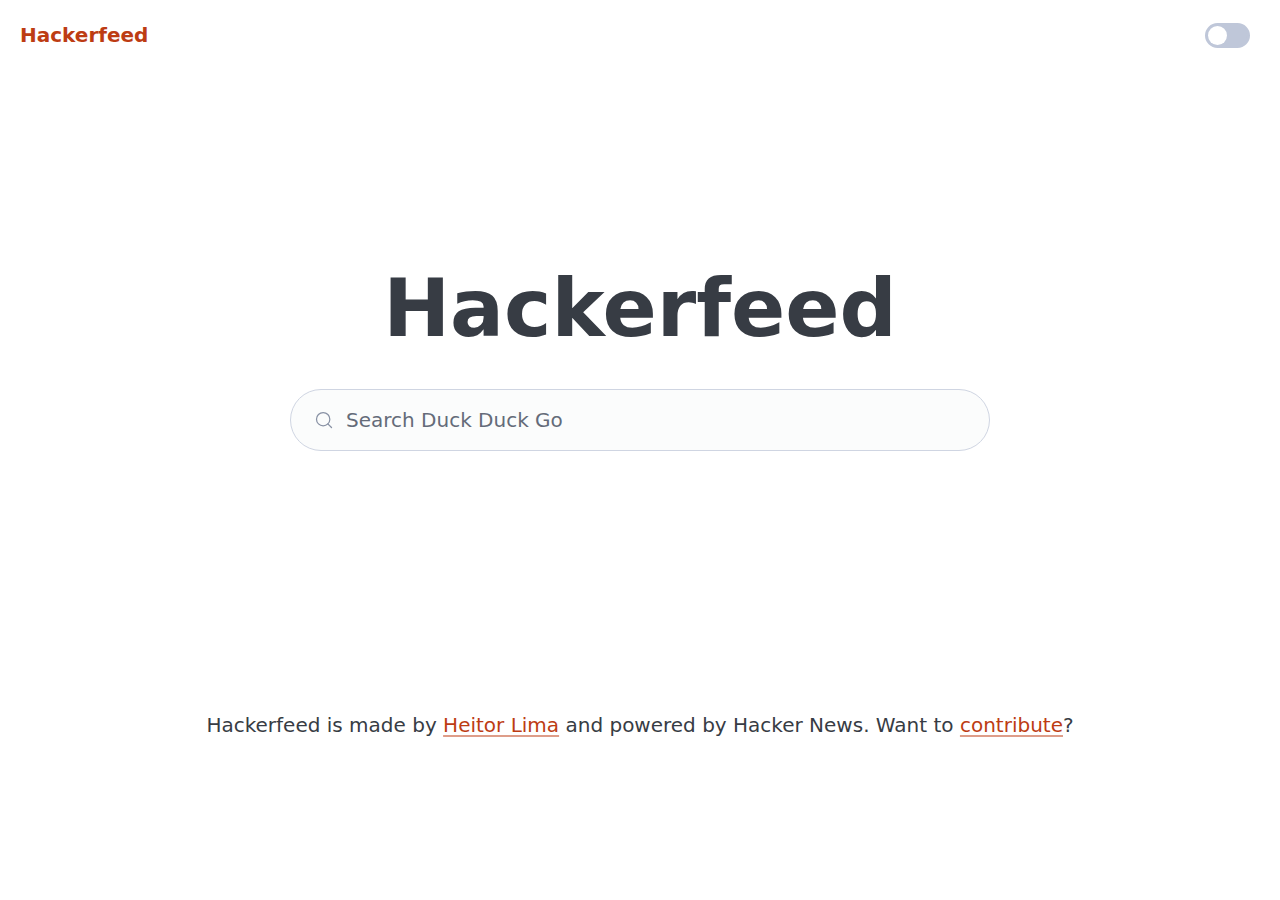
==== index.html @ 69c6928c "Fix" ====
<!DOCTYPE html>
<html lang="en">
<head>
    <meta charset="UTF-8">
    <meta name="viewport" content="width=device-width, initial-scale=1.0">
    <title>Hackerfeed</title>
    <link rel="shortcut icon" href="page/media/icon.png" type="image/x-icon">
    <link rel="stylesheet" href="page/css/pico.orange.min.css">
    <link rel="stylesheet" href="page/css/style.css">
    <style>
        .theme-toggle-container {
            display: flex;
            align-items: center;
            justify-content: center;
        }
        .theme-switch {
            display: inline-block;
            margin: 0;
        }
        footer.container-fluid {
            text-align: center;
            padding: 1em 0;
        }
    </style>
</head>
<body>
    <nav class="container-fluid">
        <ul>
            <li><strong><a href="https://hackernews.com">Hackerfeed</a></strong></li>
        </ul>
        <ul>
            <li>
                <div class="theme-toggle-container">
                    <label class="theme-switch">
                        <input type="checkbox" id="theme-toggle" role="switch" aria-label="Toggle light & dark theme" />
                    </label>
                </div>
            </li>
        </ul>
    </nav>
    <main class="container">
        <div class="search-container">
            <div class="logo">Hackerfeed</div>
            <div class="search-bar">
                <form action="https://duckduckgo.com/" method="get" target="_blank">
                    <input
                        type="search"
                        name="q"
                        placeholder="Search Duck Duck Go"
                        aria-label="Search"
                    />
                </form>
            </div>
        </div>
        <div id="stories"></div>
    </main>
    <footer class="container-fluid">
        <p>Hackerfeed is made by <a href="https://hei-lima.tech">Heitor Lima</a> and powered by Hacker News. Want to <a href="https://github.com/Hei-Lima/hackerfeed">contribute</a>?</p>
    </footer>
    <script src="page/js/scripts.js"></script>
    <script>
 
    </script>
</body>
</html>
---- page/css/pico.orange.min.css ----
@charset "UTF-8";/*!
 * Pico CSS ✨ v2.0.6 (https://picocss.com)
 * Copyright 2019-2024 - Licensed under MIT
 */:root{--pico-font-family-emoji:"Apple Color Emoji","Segoe UI Emoji","Segoe UI Symbol","Noto Color Emoji";--pico-font-family-sans-serif:system-ui,"Segoe UI",Roboto,Oxygen,Ubuntu,Cantarell,Helvetica,Arial,"Helvetica Neue",sans-serif,var(--pico-font-family-emoji);--pico-font-family-monospace:ui-monospace,SFMono-Regular,"SF Mono",Menlo,Consolas,"Liberation Mono",monospace,var(--pico-font-family-emoji);--pico-font-family:var(--pico-font-family-sans-serif);--pico-line-height:1.5;--pico-font-weight:400;--pico-font-size:100%;--pico-text-underline-offset:0.1rem;--pico-border-radius:0.25rem;--pico-border-width:0.0625rem;--pico-outline-width:0.125rem;--pico-transition:0.2s ease-in-out;--pico-spacing:1rem;--pico-typography-spacing-vertical:1rem;--pico-block-spacing-vertical:var(--pico-spacing);--pico-block-spacing-horizontal:var(--pico-spacing);--pico-grid-column-gap:var(--pico-spacing);--pico-grid-row-gap:var(--pico-spacing);--pico-form-element-spacing-vertical:0.75rem;--pico-form-element-spacing-horizontal:1rem;--pico-group-box-shadow:0 0 0 rgba(0, 0, 0, 0);--pico-group-box-shadow-focus-with-button:0 0 0 var(--pico-outline-width) var(--pico-primary-focus);--pico-group-box-shadow-focus-with-input:0 0 0 0.0625rem var(--pico-form-element-border-color);--pico-modal-overlay-backdrop-filter:blur(0.375rem);--pico-nav-element-spacing-vertical:1rem;--pico-nav-element-spacing-horizontal:0.5rem;--pico-nav-link-spacing-vertical:0.5rem;--pico-nav-link-spacing-horizontal:0.5rem;--pico-nav-breadcrumb-divider:">";--pico-icon-checkbox:url("data:image/svg+xml,%3Csvg xmlns='http://www.w3.org/2000/svg' width='24' height='24' viewBox='0 0 24 24' fill='none' stroke='rgb(255, 255, 255)' stroke-width='4' stroke-linecap='round' stroke-linejoin='round'%3E%3Cpolyline points='20 6 9 17 4 12'%3E%3C/polyline%3E%3C/svg%3E");--pico-icon-minus:url("data:image/svg+xml,%3Csvg xmlns='http://www.w3.org/2000/svg' width='24' height='24' viewBox='0 0 24 24' fill='none' stroke='rgb(255, 255, 255)' stroke-width='4' stroke-linecap='round' stroke-linejoin='round'%3E%3Cline x1='5' y1='12' x2='19' y2='12'%3E%3C/line%3E%3C/svg%3E");--pico-icon-chevron:url("data:image/svg+xml,%3Csvg xmlns='http://www.w3.org/2000/svg' width='24' height='24' viewBox='0 0 24 24' fill='none' stroke='rgb(136, 145, 164)' stroke-width='2' stroke-linecap='round' stroke-linejoin='round'%3E%3Cpolyline points='6 9 12 15 18 9'%3E%3C/polyline%3E%3C/svg%3E");--pico-icon-date:url("data:image/svg+xml,%3Csvg xmlns='http://www.w3.org/2000/svg' width='24' height='24' viewBox='0 0 24 24' fill='none' stroke='rgb(136, 145, 164)' stroke-width='2' stroke-linecap='round' stroke-linejoin='round'%3E%3Crect x='3' y='4' width='18' height='18' rx='2' ry='2'%3E%3C/rect%3E%3Cline x1='16' y1='2' x2='16' y2='6'%3E%3C/line%3E%3Cline x1='8' y1='2' x2='8' y2='6'%3E%3C/line%3E%3Cline x1='3' y1='10' x2='21' y2='10'%3E%3C/line%3E%3C/svg%3E");--pico-icon-time:url("data:image/svg+xml,%3Csvg xmlns='http://www.w3.org/2000/svg' width='24' height='24' viewBox='0 0 24 24' fill='none' stroke='rgb(136, 145, 164)' stroke-width='2' stroke-linecap='round' stroke-linejoin='round'%3E%3Ccircle cx='12' cy='12' r='10'%3E%3C/circle%3E%3Cpolyline points='12 6 12 12 16 14'%3E%3C/polyline%3E%3C/svg%3E");--pico-icon-search:url("data:image/svg+xml,%3Csvg xmlns='http://www.w3.org/2000/svg' width='24' height='24' viewBox='0 0 24 24' fill='none' stroke='rgb(136, 145, 164)' stroke-width='1.5' stroke-linecap='round' stroke-linejoin='round'%3E%3Ccircle cx='11' cy='11' r='8'%3E%3C/circle%3E%3Cline x1='21' y1='21' x2='16.65' y2='16.65'%3E%3C/line%3E%3C/svg%3E");--pico-icon-close:url("data:image/svg+xml,%3Csvg xmlns='http://www.w3.org/2000/svg' width='24' height='24' viewBox='0 0 24 24' fill='none' stroke='rgb(136, 145, 164)' stroke-width='3' stroke-linecap='round' stroke-linejoin='round'%3E%3Cline x1='18' y1='6' x2='6' y2='18'%3E%3C/line%3E%3Cline x1='6' y1='6' x2='18' y2='18'%3E%3C/line%3E%3C/svg%3E");--pico-icon-loading:url("data:image/svg+xml,%3Csvg fill='none' height='24' width='24' viewBox='0 0 24 24' xmlns='http://www.w3.org/2000/svg' %3E%3Cstyle%3E g %7B animation: rotate 2s linear infinite; transform-origin: center center; %7D circle %7B stroke-dasharray: 75,100; stroke-dashoffset: -5; animation: dash 1.5s ease-in-out infinite; stroke-linecap: round; %7D @keyframes rotate %7B 0%25 %7B transform: rotate(0deg); %7D 100%25 %7B transform: rotate(360deg); %7D %7D @keyframes dash %7B 0%25 %7B stroke-dasharray: 1,100; stroke-dashoffset: 0; %7D 50%25 %7B stroke-dasharray: 44.5,100; stroke-dashoffset: -17.5; %7D 100%25 %7B stroke-dasharray: 44.5,100; stroke-dashoffset: -62; %7D %7D %3C/style%3E%3Cg%3E%3Ccircle cx='12' cy='12' r='10' fill='none' stroke='rgb(136, 145, 164)' stroke-width='4' /%3E%3C/g%3E%3C/svg%3E")}@media (min-width:576px){:root{--pico-font-size:106.25%}}@media (min-width:768px){:root{--pico-font-size:112.5%}}@media (min-width:1024px){:root{--pico-font-size:118.75%}}@media (min-width:1280px){:root{--pico-font-size:125%}}@media (min-width:1536px){:root{--pico-font-size:131.25%}}a{--pico-text-decoration:underline}a.contrast,a.secondary{--pico-text-decoration:underline}small{--pico-font-size:0.875em}h1,h2,h3,h4,h5,h6{--pico-font-weight:700}h1{--pico-font-size:2rem;--pico-line-height:1.125;--pico-typography-spacing-top:3rem}h2{--pico-font-size:1.75rem;--pico-line-height:1.15;--pico-typography-spacing-top:2.625rem}h3{--pico-font-size:1.5rem;--pico-line-height:1.175;--pico-typography-spacing-top:2.25rem}h4{--pico-font-size:1.25rem;--pico-line-height:1.2;--pico-typography-spacing-top:1.874rem}h5{--pico-font-size:1.125rem;--pico-line-height:1.225;--pico-typography-spacing-top:1.6875rem}h6{--pico-font-size:1rem;--pico-line-height:1.25;--pico-typography-spacing-top:1.5rem}tfoot td,tfoot th,thead td,thead th{--pico-font-weight:600;--pico-border-width:0.1875rem}code,kbd,pre,samp{--pico-font-family:var(--pico-font-family-monospace)}kbd{--pico-font-weight:bolder}:where(select,textarea),input:not([type=submit],[type=button],[type=reset],[type=checkbox],[type=radio],[type=file]){--pico-outline-width:0.0625rem}[type=search]{--pico-border-radius:5rem}[type=checkbox],[type=radio]{--pico-border-width:0.125rem}[type=checkbox][role=switch]{--pico-border-width:0.1875rem}details.dropdown summary:not([role=button]){--pico-outline-width:0.0625rem}nav details.dropdown summary:focus-visible{--pico-outline-width:0.125rem}[role=search]{--pico-border-radius:5rem}[role=group]:has(button.secondary:focus,[type=submit].secondary:focus,[type=button].secondary:focus,[role=button].secondary:focus),[role=search]:has(button.secondary:focus,[type=submit].secondary:focus,[type=button].secondary:focus,[role=button].secondary:focus){--pico-group-box-shadow-focus-with-button:0 0 0 var(--pico-outline-width) var(--pico-secondary-focus)}[role=group]:has(button.contrast:focus,[type=submit].contrast:focus,[type=button].contrast:focus,[role=button].contrast:focus),[role=search]:has(button.contrast:focus,[type=submit].contrast:focus,[type=button].contrast:focus,[role=button].contrast:focus){--pico-group-box-shadow-focus-with-button:0 0 0 var(--pico-outline-width) var(--pico-contrast-focus)}[role=group] [role=button],[role=group] [type=button],[role=group] [type=submit],[role=group] button,[role=search] [role=button],[role=search] [type=button],[role=search] [type=submit],[role=search] button{--pico-form-element-spacing-horizontal:2rem}details summary[role=button]:not(.outline)::after{filter:brightness(0) invert(1)}[aria-busy=true]:not(input,select,textarea):is(button,[type=submit],[type=button],[type=reset],[role=button]):not(.outline)::before{filter:brightness(0) invert(1)}:root:not([data-theme=dark]),[data-theme=light]{--pico-background-color:#fff;--pico-color:#373c44;--pico-text-selection-color:rgba(244, 93, 44, 0.25);--pico-muted-color:#646b79;--pico-muted-border-color:#e7eaf0;--pico-primary:#bd3c13;--pico-primary-background:#d24317;--pico-primary-border:var(--pico-primary-background);--pico-primary-underline:rgba(189, 60, 19, 0.5);--pico-primary-hover:#942d0d;--pico-primary-hover-background:#bd3c13;--pico-primary-hover-border:var(--pico-primary-hover-background);--pico-primary-hover-underline:var(--pico-primary-hover);--pico-primary-focus:rgba(244, 93, 44, 0.5);--pico-primary-inverse:#fff;--pico-secondary:#5d6b89;--pico-secondary-background:#525f7a;--pico-secondary-border:var(--pico-secondary-background);--pico-secondary-underline:rgba(93, 107, 137, 0.5);--pico-secondary-hover:#48536b;--pico-secondary-hover-background:#48536b;--pico-secondary-hover-border:var(--pico-secondary-hover-background);--pico-secondary-hover-underline:var(--pico-secondary-hover);--pico-secondary-focus:rgba(93, 107, 137, 0.25);--pico-secondary-inverse:#fff;--pico-contrast:#181c25;--pico-contrast-background:#181c25;--pico-contrast-border:var(--pico-contrast-background);--pico-contrast-underline:rgba(24, 28, 37, 0.5);--pico-contrast-hover:#000;--pico-contrast-hover-background:#000;--pico-contrast-hover-border:var(--pico-contrast-hover-background);--pico-contrast-hover-underline:var(--pico-secondary-hover);--pico-contrast-focus:rgba(93, 107, 137, 0.25);--pico-contrast-inverse:#fff;--pico-box-shadow:0.0145rem 0.029rem 0.174rem rgba(129, 145, 181, 0.01698),0.0335rem 0.067rem 0.402rem rgba(129, 145, 181, 0.024),0.0625rem 0.125rem 0.75rem rgba(129, 145, 181, 0.03),0.1125rem 0.225rem 1.35rem rgba(129, 145, 181, 0.036),0.2085rem 0.417rem 2.502rem rgba(129, 145, 181, 0.04302),0.5rem 1rem 6rem rgba(129, 145, 181, 0.06),0 0 0 0.0625rem rgba(129, 145, 181, 0.015);--pico-h1-color:#2d3138;--pico-h2-color:#373c44;--pico-h3-color:#424751;--pico-h4-color:#4d535e;--pico-h5-color:#5c6370;--pico-h6-color:#646b79;--pico-mark-background-color:#fde7c0;--pico-mark-color:#0f1114;--pico-ins-color:#1d6a54;--pico-del-color:#883935;--pico-blockquote-border-color:var(--pico-muted-border-color);--pico-blockquote-footer-color:var(--pico-muted-color);--pico-button-box-shadow:0 0 0 rgba(0, 0, 0, 0);--pico-button-hover-box-shadow:0 0 0 rgba(0, 0, 0, 0);--pico-table-border-color:var(--pico-muted-border-color);--pico-table-row-stripped-background-color:rgba(111, 120, 135, 0.0375);--pico-code-background-color:#f3f5f7;--pico-code-color:#646b79;--pico-code-kbd-background-color:var(--pico-color);--pico-code-kbd-color:var(--pico-background-color);--pico-form-element-background-color:#fbfcfc;--pico-form-element-selected-background-color:#dfe3eb;--pico-form-element-border-color:#cfd5e2;--pico-form-element-color:#23262c;--pico-form-element-placeholder-color:var(--pico-muted-color);--pico-form-element-active-background-color:#fff;--pico-form-element-active-border-color:var(--pico-primary-border);--pico-form-element-focus-color:var(--pico-primary-border);--pico-form-element-disabled-opacity:0.5;--pico-form-element-invalid-border-color:#b86a6b;--pico-form-element-invalid-active-border-color:#c84f48;--pico-form-element-invalid-focus-color:var(--pico-form-element-invalid-active-border-color);--pico-form-element-valid-border-color:#4c9b8a;--pico-form-element-valid-active-border-color:#279977;--pico-form-element-valid-focus-color:var(--pico-form-element-valid-active-border-color);--pico-switch-background-color:#bfc7d9;--pico-switch-checked-background-color:var(--pico-primary-background);--pico-switch-color:#fff;--pico-switch-thumb-box-shadow:0 0 0 rgba(0, 0, 0, 0);--pico-range-border-color:#dfe3eb;--pico-range-active-border-color:#bfc7d9;--pico-range-thumb-border-color:var(--pico-background-color);--pico-range-thumb-color:var(--pico-secondary-background);--pico-range-thumb-active-color:var(--pico-primary-background);--pico-accordion-border-color:var(--pico-muted-border-color);--pico-accordion-active-summary-color:var(--pico-primary-hover);--pico-accordion-close-summary-color:var(--pico-color);--pico-accordion-open-summary-color:var(--pico-muted-color);--pico-card-background-color:var(--pico-background-color);--pico-card-border-color:var(--pico-muted-border-color);--pico-card-box-shadow:var(--pico-box-shadow);--pico-card-sectioning-background-color:#fbfcfc;--pico-dropdown-background-color:#fff;--pico-dropdown-border-color:#eff1f4;--pico-dropdown-box-shadow:var(--pico-box-shadow);--pico-dropdown-color:var(--pico-color);--pico-dropdown-hover-background-color:#eff1f4;--pico-loading-spinner-opacity:0.5;--pico-modal-overlay-background-color:rgba(232, 234, 237, 0.75);--pico-progress-background-color:#dfe3eb;--pico-progress-color:var(--pico-primary-background);--pico-tooltip-background-color:var(--pico-contrast-background);--pico-tooltip-color:var(--pico-contrast-inverse);--pico-icon-valid:url("data:image/svg+xml,%3Csvg xmlns='http://www.w3.org/2000/svg' width='24' height='24' viewBox='0 0 24 24' fill='none' stroke='rgb(76, 155, 138)' stroke-width='2' stroke-linecap='round' stroke-linejoin='round'%3E%3Cpolyline points='20 6 9 17 4 12'%3E%3C/polyline%3E%3C/svg%3E");--pico-icon-invalid:url("data:image/svg+xml,%3Csvg xmlns='http://www.w3.org/2000/svg' width='24' height='24' viewBox='0 0 24 24' fill='none' stroke='rgb(200, 79, 72)' stroke-width='2' stroke-linecap='round' stroke-linejoin='round'%3E%3Ccircle cx='12' cy='12' r='10'%3E%3C/circle%3E%3Cline x1='12' y1='8' x2='12' y2='12'%3E%3C/line%3E%3Cline x1='12' y1='16' x2='12.01' y2='16'%3E%3C/line%3E%3C/svg%3E");color-scheme:light}:root:not([data-theme=dark]) input:is([type=submit],[type=button],[type=reset],[type=checkbox],[type=radio],[type=file]),[data-theme=light] input:is([type=submit],[type=button],[type=reset],[type=checkbox],[type=radio],[type=file]){--pico-form-element-focus-color:var(--pico-primary-focus)}@media only screen and (prefers-color-scheme:dark){:root:not([data-theme]){--pico-background-color:#13171f;--pico-color:#c2c7d0;--pico-text-selection-color:rgba(245, 107, 61, 0.1875);--pico-muted-color:#7b8495;--pico-muted-border-color:#202632;--pico-primary:#f56b3d;--pico-primary-background:#d24317;--pico-primary-border:var(--pico-primary-background);--pico-primary-underline:rgba(245, 107, 61, 0.5);--pico-primary-hover:#f8a283;--pico-primary-hover-background:#e74b1a;--pico-primary-hover-border:var(--pico-primary-hover-background);--pico-primary-hover-underline:var(--pico-primary-hover);--pico-primary-focus:rgba(245, 107, 61, 0.375);--pico-primary-inverse:#fff;--pico-secondary:#969eaf;--pico-secondary-background:#525f7a;--pico-secondary-border:var(--pico-secondary-background);--pico-secondary-underline:rgba(150, 158, 175, 0.5);--pico-secondary-hover:#b3b9c5;--pico-secondary-hover-background:#5d6b89;--pico-secondary-hover-border:var(--pico-secondary-hover-background);--pico-secondary-hover-underline:var(--pico-secondary-hover);--pico-secondary-focus:rgba(144, 158, 190, 0.25);--pico-secondary-inverse:#fff;--pico-contrast:#dfe3eb;--pico-contrast-background:#eff1f4;--pico-contrast-border:var(--pico-contrast-background);--pico-contrast-underline:rgba(223, 227, 235, 0.5);--pico-contrast-hover:#fff;--pico-contrast-hover-background:#fff;--pico-contrast-hover-border:var(--pico-contrast-hover-background);--pico-contrast-hover-underline:var(--pico-contrast-hover);--pico-contrast-focus:rgba(207, 213, 226, 0.25);--pico-contrast-inverse:#000;--pico-box-shadow:0.0145rem 0.029rem 0.174rem rgba(7, 9, 12, 0.01698),0.0335rem 0.067rem 0.402rem rgba(7, 9, 12, 0.024),0.0625rem 0.125rem 0.75rem rgba(7, 9, 12, 0.03),0.1125rem 0.225rem 1.35rem rgba(7, 9, 12, 0.036),0.2085rem 0.417rem 2.502rem rgba(7, 9, 12, 0.04302),0.5rem 1rem 6rem rgba(7, 9, 12, 0.06),0 0 0 0.0625rem rgba(7, 9, 12, 0.015);--pico-h1-color:#f0f1f3;--pico-h2-color:#e0e3e7;--pico-h3-color:#c2c7d0;--pico-h4-color:#b3b9c5;--pico-h5-color:#a4acba;--pico-h6-color:#8891a4;--pico-mark-background-color:#014063;--pico-mark-color:#fff;--pico-ins-color:#62af9a;--pico-del-color:#ce7e7b;--pico-blockquote-border-color:var(--pico-muted-border-color);--pico-blockquote-footer-color:var(--pico-muted-color);--pico-button-box-shadow:0 0 0 rgba(0, 0, 0, 0);--pico-button-hover-box-shadow:0 0 0 rgba(0, 0, 0, 0);--pico-table-border-color:var(--pico-muted-border-color);--pico-table-row-stripped-background-color:rgba(111, 120, 135, 0.0375);--pico-code-background-color:#1a1f28;--pico-code-color:#8891a4;--pico-code-kbd-background-color:var(--pico-color);--pico-code-kbd-color:var(--pico-background-color);--pico-form-element-background-color:#1c212c;--pico-form-element-selected-background-color:#2a3140;--pico-form-element-border-color:#2a3140;--pico-form-element-color:#e0e3e7;--pico-form-element-placeholder-color:#8891a4;--pico-form-element-active-background-color:#1a1f28;--pico-form-element-active-border-color:var(--pico-primary-border);--pico-form-element-focus-color:var(--pico-primary-border);--pico-form-element-disabled-opacity:0.5;--pico-form-element-invalid-border-color:#964a50;--pico-form-element-invalid-active-border-color:#b7403b;--pico-form-element-invalid-focus-color:var(--pico-form-element-invalid-active-border-color);--pico-form-element-valid-border-color:#2a7b6f;--pico-form-element-valid-active-border-color:#16896a;--pico-form-element-valid-focus-color:var(--pico-form-element-valid-active-border-color);--pico-switch-background-color:#333c4e;--pico-switch-checked-background-color:var(--pico-primary-background);--pico-switch-color:#fff;--pico-switch-thumb-box-shadow:0 0 0 rgba(0, 0, 0, 0);--pico-range-border-color:#202632;--pico-range-active-border-color:#2a3140;--pico-range-thumb-border-color:var(--pico-background-color);--pico-range-thumb-color:var(--pico-secondary-background);--pico-range-thumb-active-color:var(--pico-primary-background);--pico-accordion-border-color:var(--pico-muted-border-color);--pico-accordion-active-summary-color:var(--pico-primary-hover);--pico-accordion-close-summary-color:var(--pico-color);--pico-accordion-open-summary-color:var(--pico-muted-color);--pico-card-background-color:#181c25;--pico-card-border-color:var(--pico-card-background-color);--pico-card-box-shadow:var(--pico-box-shadow);--pico-card-sectioning-background-color:#1a1f28;--pico-dropdown-background-color:#181c25;--pico-dropdown-border-color:#202632;--pico-dropdown-box-shadow:var(--pico-box-shadow);--pico-dropdown-color:var(--pico-color);--pico-dropdown-hover-background-color:#202632;--pico-loading-spinner-opacity:0.5;--pico-modal-overlay-background-color:rgba(8, 9, 10, 0.75);--pico-progress-background-color:#202632;--pico-progress-color:var(--pico-primary-background);--pico-tooltip-background-color:var(--pico-contrast-background);--pico-tooltip-color:var(--pico-contrast-inverse);--pico-icon-valid:url("data:image/svg+xml,%3Csvg xmlns='http://www.w3.org/2000/svg' width='24' height='24' viewBox='0 0 24 24' fill='none' stroke='rgb(42, 123, 111)' stroke-width='2' stroke-linecap='round' stroke-linejoin='round'%3E%3Cpolyline points='20 6 9 17 4 12'%3E%3C/polyline%3E%3C/svg%3E");--pico-icon-invalid:url("data:image/svg+xml,%3Csvg xmlns='http://www.w3.org/2000/svg' width='24' height='24' viewBox='0 0 24 24' fill='none' stroke='rgb(150, 74, 80)' stroke-width='2' stroke-linecap='round' stroke-linejoin='round'%3E%3Ccircle cx='12' cy='12' r='10'%3E%3C/circle%3E%3Cline x1='12' y1='8' x2='12' y2='12'%3E%3C/line%3E%3Cline x1='12' y1='16' x2='12.01' y2='16'%3E%3C/line%3E%3C/svg%3E");color-scheme:dark}:root:not([data-theme]) input:is([type=submit],[type=button],[type=reset],[type=checkbox],[type=radio],[type=file]){--pico-form-element-focus-color:var(--pico-primary-focus)}:root:not([data-theme]) details summary[role=button].contrast:not(.outline)::after{filter:brightness(0)}:root:not([data-theme]) [aria-busy=true]:not(input,select,textarea).contrast:is(button,[type=submit],[type=button],[type=reset],[role=button]):not(.outline)::before{filter:brightness(0)}}[data-theme=dark]{--pico-background-color:#13171f;--pico-color:#c2c7d0;--pico-text-selection-color:rgba(245, 107, 61, 0.1875);--pico-muted-color:#7b8495;--pico-muted-border-color:#202632;--pico-primary:#f56b3d;--pico-primary-background:#d24317;--pico-primary-border:var(--pico-primary-background);--pico-primary-underline:rgba(245, 107, 61, 0.5);--pico-primary-hover:#f8a283;--pico-primary-hover-background:#e74b1a;--pico-primary-hover-border:var(--pico-primary-hover-background);--pico-primary-hover-underline:var(--pico-primary-hover);--pico-primary-focus:rgba(245, 107, 61, 0.375);--pico-primary-inverse:#fff;--pico-secondary:#969eaf;--pico-secondary-background:#525f7a;--pico-secondary-border:var(--pico-secondary-background);--pico-secondary-underline:rgba(150, 158, 175, 0.5);--pico-secondary-hover:#b3b9c5;--pico-secondary-hover-background:#5d6b89;--pico-secondary-hover-border:var(--pico-secondary-hover-background);--pico-secondary-hover-underline:var(--pico-secondary-hover);--pico-secondary-focus:rgba(144, 158, 190, 0.25);--pico-secondary-inverse:#fff;--pico-contrast:#dfe3eb;--pico-contrast-background:#eff1f4;--pico-contrast-border:var(--pico-contrast-background);--pico-contrast-underline:rgba(223, 227, 235, 0.5);--pico-contrast-hover:#fff;--pico-contrast-hover-background:#fff;--pico-contrast-hover-border:var(--pico-contrast-hover-background);--pico-contrast-hover-underline:var(--pico-contrast-hover);--pico-contrast-focus:rgba(207, 213, 226, 0.25);--pico-contrast-inverse:#000;--pico-box-shadow:0.0145rem 0.029rem 0.174rem rgba(7, 9, 12, 0.01698),0.0335rem 0.067rem 0.402rem rgba(7, 9, 12, 0.024),0.0625rem 0.125rem 0.75rem rgba(7, 9, 12, 0.03),0.1125rem 0.225rem 1.35rem rgba(7, 9, 12, 0.036),0.2085rem 0.417rem 2.502rem rgba(7, 9, 12, 0.04302),0.5rem 1rem 6rem rgba(7, 9, 12, 0.06),0 0 0 0.0625rem rgba(7, 9, 12, 0.015);--pico-h1-color:#f0f1f3;--pico-h2-color:#e0e3e7;--pico-h3-color:#c2c7d0;--pico-h4-color:#b3b9c5;--pico-h5-color:#a4acba;--pico-h6-color:#8891a4;--pico-mark-background-color:#014063;--pico-mark-color:#fff;--pico-ins-color:#62af9a;--pico-del-color:#ce7e7b;--pico-blockquote-border-color:var(--pico-muted-border-color);--pico-blockquote-footer-color:var(--pico-muted-color);--pico-button-box-shadow:0 0 0 rgba(0, 0, 0, 0);--pico-button-hover-box-shadow:0 0 0 rgba(0, 0, 0, 0);--pico-table-border-color:var(--pico-muted-border-color);--pico-table-row-stripped-background-color:rgba(111, 120, 135, 0.0375);--pico-code-background-color:#1a1f28;--pico-code-color:#8891a4;--pico-code-kbd-background-color:var(--pico-color);--pico-code-kbd-color:var(--pico-background-color);--pico-form-element-background-color:#1c212c;--pico-form-element-selected-background-color:#2a3140;--pico-form-element-border-color:#2a3140;--pico-form-element-color:#e0e3e7;--pico-form-element-placeholder-color:#8891a4;--pico-form-element-active-background-color:#1a1f28;--pico-form-element-active-border-color:var(--pico-primary-border);--pico-form-element-focus-color:var(--pico-primary-border);--pico-form-element-disabled-opacity:0.5;--pico-form-element-invalid-border-color:#964a50;--pico-form-element-invalid-active-border-color:#b7403b;--pico-form-element-invalid-focus-color:var(--pico-form-element-invalid-active-border-color);--pico-form-element-valid-border-color:#2a7b6f;--pico-form-element-valid-active-border-color:#16896a;--pico-form-element-valid-focus-color:var(--pico-form-element-valid-active-border-color);--pico-switch-background-color:#333c4e;--pico-switch-checked-background-color:var(--pico-primary-background);--pico-switch-color:#fff;--pico-switch-thumb-box-shadow:0 0 0 rgba(0, 0, 0, 0);--pico-range-border-color:#202632;--pico-range-active-border-color:#2a3140;--pico-range-thumb-border-color:var(--pico-background-color);--pico-range-thumb-color:var(--pico-secondary-background);--pico-range-thumb-active-color:var(--pico-primary-background);--pico-accordion-border-color:var(--pico-muted-border-color);--pico-accordion-active-summary-color:var(--pico-primary-hover);--pico-accordion-close-summary-color:var(--pico-color);--pico-accordion-open-summary-color:var(--pico-muted-color);--pico-card-background-color:#181c25;--pico-card-border-color:var(--pico-card-background-color);--pico-card-box-shadow:var(--pico-box-shadow);--pico-card-sectioning-background-color:#1a1f28;--pico-dropdown-background-color:#181c25;--pico-dropdown-border-color:#202632;--pico-dropdown-box-shadow:var(--pico-box-shadow);--pico-dropdown-color:var(--pico-color);--pico-dropdown-hover-background-color:#202632;--pico-loading-spinner-opacity:0.5;--pico-modal-overlay-background-color:rgba(8, 9, 10, 0.75);--pico-progress-background-color:#202632;--pico-progress-color:var(--pico-primary-background);--pico-tooltip-background-color:var(--pico-contrast-background);--pico-tooltip-color:var(--pico-contrast-inverse);--pico-icon-valid:url("data:image/svg+xml,%3Csvg xmlns='http://www.w3.org/2000/svg' width='24' height='24' viewBox='0 0 24 24' fill='none' stroke='rgb(42, 123, 111)' stroke-width='2' stroke-linecap='round' stroke-linejoin='round'%3E%3Cpolyline points='20 6 9 17 4 12'%3E%3C/polyline%3E%3C/svg%3E");--pico-icon-invalid:url("data:image/svg+xml,%3Csvg xmlns='http://www.w3.org/2000/svg' width='24' height='24' viewBox='0 0 24 24' fill='none' stroke='rgb(150, 74, 80)' stroke-width='2' stroke-linecap='round' stroke-linejoin='round'%3E%3Ccircle cx='12' cy='12' r='10'%3E%3C/circle%3E%3Cline x1='12' y1='8' x2='12' y2='12'%3E%3C/line%3E%3Cline x1='12' y1='16' x2='12.01' y2='16'%3E%3C/line%3E%3C/svg%3E");color-scheme:dark}[data-theme=dark] input:is([type=submit],[type=button],[type=reset],[type=checkbox],[type=radio],[type=file]){--pico-form-element-focus-color:var(--pico-primary-focus)}[data-theme=dark] details summary[role=button].contrast:not(.outline)::after{filter:brightness(0)}[data-theme=dark] [aria-busy=true]:not(input,select,textarea).contrast:is(button,[type=submit],[type=button],[type=reset],[role=button]):not(.outline)::before{filter:brightness(0)}[type=checkbox],[type=radio],[type=range],progress{accent-color:var(--pico-primary)}*,::after,::before{box-sizing:border-box;background-repeat:no-repeat}::after,::before{text-decoration:inherit;vertical-align:inherit}:where(:root){-webkit-tap-highlight-color:transparent;-webkit-text-size-adjust:100%;-moz-text-size-adjust:100%;text-size-adjust:100%;background-color:var(--pico-background-color);color:var(--pico-color);font-weight:var(--pico-font-weight);font-size:var(--pico-font-size);line-height:var(--pico-line-height);font-family:var(--pico-font-family);text-underline-offset:var(--pico-text-underline-offset);text-rendering:optimizeLegibility;overflow-wrap:break-word;-moz-tab-size:4;-o-tab-size:4;tab-size:4}body{width:100%;margin:0}main{display:block}body>footer,body>header,body>main{padding-block:var(--pico-block-spacing-vertical)}section{margin-bottom:var(--pico-block-spacing-vertical)}.container,.container-fluid{width:100%;margin-right:auto;margin-left:auto;padding-right:var(--pico-spacing);padding-left:var(--pico-spacing)}@media (min-width:576px){.container{max-width:510px;padding-right:0;padding-left:0}}@media (min-width:768px){.container{max-width:700px}}@media (min-width:1024px){.container{max-width:950px}}@media (min-width:1280px){.container{max-width:1200px}}@media (min-width:1536px){.container{max-width:1450px}}.grid{grid-column-gap:var(--pico-grid-column-gap);grid-row-gap:var(--pico-grid-row-gap);display:grid;grid-template-columns:1fr}@media (min-width:768px){.grid{grid-template-columns:repeat(auto-fit,minmax(0%,1fr))}}.grid>*{min-width:0}.overflow-auto{overflow:auto}b,strong{font-weight:bolder}sub,sup{position:relative;font-size:.75em;line-height:0;vertical-align:baseline}sub{bottom:-.25em}sup{top:-.5em}address,blockquote,dl,ol,p,pre,table,ul{margin-top:0;margin-bottom:var(--pico-typography-spacing-vertical);color:var(--pico-color);font-style:normal;font-weight:var(--pico-font-weight)}h1,h2,h3,h4,h5,h6{margin-top:0;margin-bottom:var(--pico-typography-spacing-vertical);color:var(--pico-color);font-weight:var(--pico-font-weight);font-size:var(--pico-font-size);line-height:var(--pico-line-height);font-family:var(--pico-font-family)}h1{--pico-color:var(--pico-h1-color)}h2{--pico-color:var(--pico-h2-color)}h3{--pico-color:var(--pico-h3-color)}h4{--pico-color:var(--pico-h4-color)}h5{--pico-color:var(--pico-h5-color)}h6{--pico-color:var(--pico-h6-color)}:where(article,address,blockquote,dl,figure,form,ol,p,pre,table,ul)~:is(h1,h2,h3,h4,h5,h6){margin-top:var(--pico-typography-spacing-top)}p{margin-bottom:var(--pico-typography-spacing-vertical)}hgroup{margin-bottom:var(--pico-typography-spacing-vertical)}hgroup>*{margin-top:0;margin-bottom:0}hgroup>:not(:first-child):last-child{--pico-color:var(--pico-muted-color);--pico-font-weight:unset;font-size:1rem}:where(ol,ul) li{margin-bottom:calc(var(--pico-typography-spacing-vertical) * .25)}:where(dl,ol,ul) :where(dl,ol,ul){margin:0;margin-top:calc(var(--pico-typography-spacing-vertical) * .25)}ul li{list-style:square}mark{padding:.125rem .25rem;background-color:var(--pico-mark-background-color);color:var(--pico-mark-color);vertical-align:baseline}blockquote{display:block;margin:var(--pico-typography-spacing-vertical) 0;padding:var(--pico-spacing);border-right:none;border-left:.25rem solid var(--pico-blockquote-border-color);border-inline-start:0.25rem solid var(--pico-blockquote-border-color);border-inline-end:none}blockquote footer{margin-top:calc(var(--pico-typography-spacing-vertical) * .5);color:var(--pico-blockquote-footer-color)}abbr[title]{border-bottom:1px dotted;text-decoration:none;cursor:help}ins{color:var(--pico-ins-color);text-decoration:none}del{color:var(--pico-del-color)}::-moz-selection{background-color:var(--pico-text-selection-color)}::selection{background-color:var(--pico-text-selection-color)}:where(a:not([role=button])),[role=link]{--pico-color:var(--pico-primary);--pico-background-color:transparent;--pico-underline:var(--pico-primary-underline);outline:0;background-color:var(--pico-background-color);color:var(--pico-color);-webkit-text-decoration:var(--pico-text-decoration);text-decoration:var(--pico-text-decoration);text-decoration-color:var(--pico-underline);text-underline-offset:0.125em;transition:background-color var(--pico-transition),color var(--pico-transition),box-shadow var(--pico-transition),-webkit-text-decoration var(--pico-transition);transition:background-color var(--pico-transition),color var(--pico-transition),text-decoration var(--pico-transition),box-shadow var(--pico-transition);transition:background-color var(--pico-transition),color var(--pico-transition),text-decoration var(--pico-transition),box-shadow var(--pico-transition),-webkit-text-decoration var(--pico-transition)}:where(a:not([role=button])):is([aria-current]:not([aria-current=false]),:hover,:active,:focus),[role=link]:is([aria-current]:not([aria-current=false]),:hover,:active,:focus){--pico-color:var(--pico-primary-hover);--pico-underline:var(--pico-primary-hover-underline);--pico-text-decoration:underline}:where(a:not([role=button])):focus-visible,[role=link]:focus-visible{box-shadow:0 0 0 var(--pico-outline-width) var(--pico-primary-focus)}:where(a:not([role=button])).secondary,[role=link].secondary{--pico-color:var(--pico-secondary);--pico-underline:var(--pico-secondary-underline)}:where(a:not([role=button])).secondary:is([aria-current]:not([aria-current=false]),:hover,:active,:focus),[role=link].secondary:is([aria-current]:not([aria-current=false]),:hover,:active,:focus){--pico-color:var(--pico-secondary-hover);--pico-underline:var(--pico-secondary-hover-underline)}:where(a:not([role=button])).contrast,[role=link].contrast{--pico-color:var(--pico-contrast);--pico-underline:var(--pico-contrast-underline)}:where(a:not([role=button])).contrast:is([aria-current]:not([aria-current=false]),:hover,:active,:focus),[role=link].contrast:is([aria-current]:not([aria-current=false]),:hover,:active,:focus){--pico-color:var(--pico-contrast-hover);--pico-underline:var(--pico-contrast-hover-underline)}a[role=button]{display:inline-block}button{margin:0;overflow:visible;font-family:inherit;text-transform:none}[type=button],[type=reset],[type=submit],button{-webkit-appearance:button}[role=button],[type=button],[type=file]::file-selector-button,[type=reset],[type=submit],button{--pico-background-color:var(--pico-primary-background);--pico-border-color:var(--pico-primary-border);--pico-color:var(--pico-primary-inverse);--pico-box-shadow:var(--pico-button-box-shadow, 0 0 0 rgba(0, 0, 0, 0));padding:var(--pico-form-element-spacing-vertical) var(--pico-form-element-spacing-horizontal);border:var(--pico-border-width) solid var(--pico-border-color);border-radius:var(--pico-border-radius);outline:0;background-color:var(--pico-background-color);box-shadow:var(--pico-box-shadow);color:var(--pico-color);font-weight:var(--pico-font-weight);font-size:1rem;line-height:var(--pico-line-height);text-align:center;text-decoration:none;cursor:pointer;-webkit-user-select:none;-moz-user-select:none;user-select:none;transition:background-color var(--pico-transition),border-color var(--pico-transition),color var(--pico-transition),box-shadow var(--pico-transition)}[role=button]:is(:hover,:active,:focus),[role=button]:is([aria-current]:not([aria-current=false])),[type=button]:is(:hover,:active,:focus),[type=button]:is([aria-current]:not([aria-current=false])),[type=file]::file-selector-button:is(:hover,:active,:focus),[type=file]::file-selector-button:is([aria-current]:not([aria-current=false])),[type=reset]:is(:hover,:active,:focus),[type=reset]:is([aria-current]:not([aria-current=false])),[type=submit]:is(:hover,:active,:focus),[type=submit]:is([aria-current]:not([aria-current=false])),button:is(:hover,:active,:focus),button:is([aria-current]:not([aria-current=false])){--pico-background-color:var(--pico-primary-hover-background);--pico-border-color:var(--pico-primary-hover-border);--pico-box-shadow:var(--pico-button-hover-box-shadow, 0 0 0 rgba(0, 0, 0, 0));--pico-color:var(--pico-primary-inverse)}[role=button]:focus,[role=button]:is([aria-current]:not([aria-current=false])):focus,[type=button]:focus,[type=button]:is([aria-current]:not([aria-current=false])):focus,[type=file]::file-selector-button:focus,[type=file]::file-selector-button:is([aria-current]:not([aria-current=false])):focus,[type=reset]:focus,[type=reset]:is([aria-current]:not([aria-current=false])):focus,[type=submit]:focus,[type=submit]:is([aria-current]:not([aria-current=false])):focus,button:focus,button:is([aria-current]:not([aria-current=false])):focus{--pico-box-shadow:var(--pico-button-hover-box-shadow, 0 0 0 rgba(0, 0, 0, 0)),0 0 0 var(--pico-outline-width) var(--pico-primary-focus)}[type=button],[type=reset],[type=submit]{margin-bottom:var(--pico-spacing)}:is(button,[type=submit],[type=button],[role=button]).secondary,[type=file]::file-selector-button,[type=reset]{--pico-background-color:var(--pico-secondary-background);--pico-border-color:var(--pico-secondary-border);--pico-color:var(--pico-secondary-inverse);cursor:pointer}:is(button,[type=submit],[type=button],[role=button]).secondary:is([aria-current]:not([aria-current=false]),:hover,:active,:focus),[type=file]::file-selector-button:is([aria-current]:not([aria-current=false]),:hover,:active,:focus),[type=reset]:is([aria-current]:not([aria-current=false]),:hover,:active,:focus){--pico-background-color:var(--pico-secondary-hover-background);--pico-border-color:var(--pico-secondary-hover-border);--pico-color:var(--pico-secondary-inverse)}:is(button,[type=submit],[type=button],[role=button]).secondary:focus,:is(button,[type=submit],[type=button],[role=button]).secondary:is([aria-current]:not([aria-current=false])):focus,[type=file]::file-selector-button:focus,[type=file]::file-selector-button:is([aria-current]:not([aria-current=false])):focus,[type=reset]:focus,[type=reset]:is([aria-current]:not([aria-current=false])):focus{--pico-box-shadow:var(--pico-button-hover-box-shadow, 0 0 0 rgba(0, 0, 0, 0)),0 0 0 var(--pico-outline-width) var(--pico-secondary-focus)}:is(button,[type=submit],[type=button],[role=button]).contrast{--pico-background-color:var(--pico-contrast-background);--pico-border-color:var(--pico-contrast-border);--pico-color:var(--pico-contrast-inverse)}:is(button,[type=submit],[type=button],[role=button]).contrast:is([aria-current]:not([aria-current=false]),:hover,:active,:focus){--pico-background-color:var(--pico-contrast-hover-background);--pico-border-color:var(--pico-contrast-hover-border);--pico-color:var(--pico-contrast-inverse)}:is(button,[type=submit],[type=button],[role=button]).contrast:focus,:is(button,[type=submit],[type=button],[role=button]).contrast:is([aria-current]:not([aria-current=false])):focus{--pico-box-shadow:var(--pico-button-hover-box-shadow, 0 0 0 rgba(0, 0, 0, 0)),0 0 0 var(--pico-outline-width) var(--pico-contrast-focus)}:is(button,[type=submit],[type=button],[role=button]).outline,[type=reset].outline{--pico-background-color:transparent;--pico-color:var(--pico-primary);--pico-border-color:var(--pico-primary)}:is(button,[type=submit],[type=button],[role=button]).outline:is([aria-current]:not([aria-current=false]),:hover,:active,:focus),[type=reset].outline:is([aria-current]:not([aria-current=false]),:hover,:active,:focus){--pico-background-color:transparent;--pico-color:var(--pico-primary-hover);--pico-border-color:var(--pico-primary-hover)}:is(button,[type=submit],[type=button],[role=button]).outline.secondary,[type=reset].outline{--pico-color:var(--pico-secondary);--pico-border-color:var(--pico-secondary)}:is(button,[type=submit],[type=button],[role=button]).outline.secondary:is([aria-current]:not([aria-current=false]),:hover,:active,:focus),[type=reset].outline:is([aria-current]:not([aria-current=false]),:hover,:active,:focus){--pico-color:var(--pico-secondary-hover);--pico-border-color:var(--pico-secondary-hover)}:is(button,[type=submit],[type=button],[role=button]).outline.contrast{--pico-color:var(--pico-contrast);--pico-border-color:var(--pico-contrast)}:is(button,[type=submit],[type=button],[role=button]).outline.contrast:is([aria-current]:not([aria-current=false]),:hover,:active,:focus){--pico-color:var(--pico-contrast-hover);--pico-border-color:var(--pico-contrast-hover)}:where(button,[type=submit],[type=reset],[type=button],[role=button])[disabled],:where(fieldset[disabled]) :is(button,[type=submit],[type=button],[type=reset],[role=button]){opacity:.5;pointer-events:none}:where(table){width:100%;border-collapse:collapse;border-spacing:0;text-indent:0}td,th{padding:calc(var(--pico-spacing)/ 2) var(--pico-spacing);border-bottom:var(--pico-border-width) solid var(--pico-table-border-color);background-color:var(--pico-background-color);color:var(--pico-color);font-weight:var(--pico-font-weight);text-align:left;text-align:start}tfoot td,tfoot th{border-top:var(--pico-border-width) solid var(--pico-table-border-color);border-bottom:0}table.striped tbody tr:nth-child(odd) td,table.striped tbody tr:nth-child(odd) th{background-color:var(--pico-table-row-stripped-background-color)}:where(audio,canvas,iframe,img,svg,video){vertical-align:middle}audio,video{display:inline-block}audio:not([controls]){display:none;height:0}:where(iframe){border-style:none}img{max-width:100%;height:auto;border-style:none}:where(svg:not([fill])){fill:currentColor}svg:not(:root){overflow:hidden}code,kbd,pre,samp{font-size:.875em;font-family:var(--pico-font-family)}pre code{font-size:inherit;font-family:inherit}pre{-ms-overflow-style:scrollbar;overflow:auto}code,kbd,pre{border-radius:var(--pico-border-radius);background:var(--pico-code-background-color);color:var(--pico-code-color);font-weight:var(--pico-font-weight);line-height:initial}code,kbd{display:inline-block;padding:.375rem}pre{display:block;margin-bottom:var(--pico-spacing);overflow-x:auto}pre>code{display:block;padding:var(--pico-spacing);background:0 0;line-height:var(--pico-line-height)}kbd{background-color:var(--pico-code-kbd-background-color);color:var(--pico-code-kbd-color);vertical-align:baseline}figure{display:block;margin:0;padding:0}figure figcaption{padding:calc(var(--pico-spacing) * .5) 0;color:var(--pico-muted-color)}hr{height:0;margin:var(--pico-typography-spacing-vertical) 0;border:0;border-top:1px solid var(--pico-muted-border-color);color:inherit}[hidden],template{display:none!important}canvas{display:inline-block}input,optgroup,select,textarea{margin:0;font-size:1rem;line-height:var(--pico-line-height);font-family:inherit;letter-spacing:inherit}input{overflow:visible}select{text-transform:none}legend{max-width:100%;padding:0;color:inherit;white-space:normal}textarea{overflow:auto}[type=checkbox],[type=radio]{padding:0}::-webkit-inner-spin-button,::-webkit-outer-spin-button{height:auto}[type=search]{-webkit-appearance:textfield;outline-offset:-2px}[type=search]::-webkit-search-decoration{-webkit-appearance:none}::-webkit-file-upload-button{-webkit-appearance:button;font:inherit}::-moz-focus-inner{padding:0;border-style:none}:-moz-focusring{outline:0}:-moz-ui-invalid{box-shadow:none}::-ms-expand{display:none}[type=file],[type=range]{padding:0;border-width:0}input:not([type=checkbox],[type=radio],[type=range]){height:calc(1rem * var(--pico-line-height) + var(--pico-form-element-spacing-vertical) * 2 + var(--pico-border-width) * 2)}fieldset{width:100%;margin:0;margin-bottom:var(--pico-spacing);padding:0;border:0}fieldset legend,label{display:block;margin-bottom:calc(var(--pico-spacing) * .375);color:var(--pico-color);font-weight:var(--pico-form-label-font-weight,var(--pico-font-weight))}fieldset legend{margin-bottom:calc(var(--pico-spacing) * .5)}button[type=submit],input:not([type=checkbox],[type=radio]),select,textarea{width:100%}input:not([type=checkbox],[type=radio],[type=range],[type=file]),select,textarea{-webkit-appearance:none;-moz-appearance:none;appearance:none;padding:var(--pico-form-element-spacing-vertical) var(--pico-form-element-spacing-horizontal)}input,select,textarea{--pico-background-color:var(--pico-form-element-background-color);--pico-border-color:var(--pico-form-element-border-color);--pico-color:var(--pico-form-element-color);--pico-box-shadow:none;border:var(--pico-border-width) solid var(--pico-border-color);border-radius:var(--pico-border-radius);outline:0;background-color:var(--pico-background-color);box-shadow:var(--pico-box-shadow);color:var(--pico-color);font-weight:var(--pico-font-weight);transition:background-color var(--pico-transition),border-color var(--pico-transition),color var(--pico-transition),box-shadow var(--pico-transition)}:where(select,textarea):not([readonly]):is(:active,:focus),input:not([type=submit],[type=button],[type=reset],[type=checkbox],[type=radio],[readonly]):is(:active,:focus){--pico-background-color:var(--pico-form-element-active-background-color)}:where(select,textarea):not([readonly]):is(:active,:focus),input:not([type=submit],[type=button],[type=reset],[role=switch],[readonly]):is(:active,:focus){--pico-border-color:var(--pico-form-element-active-border-color)}:where(select,textarea):not([readonly]):focus,input:not([type=submit],[type=button],[type=reset],[type=range],[type=file],[readonly]):focus{--pico-box-shadow:0 0 0 var(--pico-outline-width) var(--pico-form-element-focus-color)}:where(fieldset[disabled]) :is(input:not([type=submit],[type=button],[type=reset]),select,textarea),input:not([type=submit],[type=button],[type=reset])[disabled],label[aria-disabled=true],select[disabled],textarea[disabled]{opacity:var(--pico-form-element-disabled-opacity);pointer-events:none}label[aria-disabled=true] input[disabled]{opacity:1}:where(input,select,textarea):not([type=checkbox],[type=radio],[type=date],[type=datetime-local],[type=month],[type=time],[type=week],[type=range])[aria-invalid]{padding-right:calc(var(--pico-form-element-spacing-horizontal) + 1.5rem)!important;padding-left:var(--pico-form-element-spacing-horizontal);padding-inline-start:var(--pico-form-element-spacing-horizontal)!important;padding-inline-end:calc(var(--pico-form-element-spacing-horizontal) + 1.5rem)!important;background-position:center right .75rem;background-size:1rem auto;background-repeat:no-repeat}:where(input,select,textarea):not([type=checkbox],[type=radio],[type=date],[type=datetime-local],[type=month],[type=time],[type=week],[type=range])[aria-invalid=false]:not(select){background-image:var(--pico-icon-valid)}:where(input,select,textarea):not([type=checkbox],[type=radio],[type=date],[type=datetime-local],[type=month],[type=time],[type=week],[type=range])[aria-invalid=true]:not(select){background-image:var(--pico-icon-invalid)}:where(input,select,textarea)[aria-invalid=false]{--pico-border-color:var(--pico-form-element-valid-border-color)}:where(input,select,textarea)[aria-invalid=false]:is(:active,:focus){--pico-border-color:var(--pico-form-element-valid-active-border-color)!important}:where(input,select,textarea)[aria-invalid=false]:is(:active,:focus):not([type=checkbox],[type=radio]){--pico-box-shadow:0 0 0 var(--pico-outline-width) var(--pico-form-element-valid-focus-color)!important}:where(input,select,textarea)[aria-invalid=true]{--pico-border-color:var(--pico-form-element-invalid-border-color)}:where(input,select,textarea)[aria-invalid=true]:is(:active,:focus){--pico-border-color:var(--pico-form-element-invalid-active-border-color)!important}:where(input,select,textarea)[aria-invalid=true]:is(:active,:focus):not([type=checkbox],[type=radio]){--pico-box-shadow:0 0 0 var(--pico-outline-width) var(--pico-form-element-invalid-focus-color)!important}[dir=rtl] :where(input,select,textarea):not([type=checkbox],[type=radio]):is([aria-invalid],[aria-invalid=true],[aria-invalid=false]){background-position:center left .75rem}input::-webkit-input-placeholder,input::placeholder,select:invalid,textarea::-webkit-input-placeholder,textarea::placeholder{color:var(--pico-form-element-placeholder-color);opacity:1}input:not([type=checkbox],[type=radio]),select,textarea{margin-bottom:var(--pico-spacing)}select::-ms-expand{border:0;background-color:transparent}select:not([multiple],[size]){padding-right:calc(var(--pico-form-element-spacing-horizontal) + 1.5rem);padding-left:var(--pico-form-element-spacing-horizontal);padding-inline-start:var(--pico-form-element-spacing-horizontal);padding-inline-end:calc(var(--pico-form-element-spacing-horizontal) + 1.5rem);background-image:var(--pico-icon-chevron);background-position:center right .75rem;background-size:1rem auto;background-repeat:no-repeat}select[multiple] option:checked{background:var(--pico-form-element-selected-background-color);color:var(--pico-form-element-color)}[dir=rtl] select:not([multiple],[size]){background-position:center left .75rem}textarea{display:block;resize:vertical}textarea[aria-invalid]{--pico-icon-height:calc(1rem * var(--pico-line-height) + var(--pico-form-element-spacing-vertical) * 2 + var(--pico-border-width) * 2);background-position:top right .75rem!important;background-size:1rem var(--pico-icon-height)!important}:where(input,select,textarea,fieldset,.grid)+small{display:block;width:100%;margin-top:calc(var(--pico-spacing) * -.75);margin-bottom:var(--pico-spacing);color:var(--pico-muted-color)}:where(input,select,textarea,fieldset,.grid)[aria-invalid=false]+small{color:var(--pico-ins-color)}:where(input,select,textarea,fieldset,.grid)[aria-invalid=true]+small{color:var(--pico-del-color)}label>:where(input,select,textarea){margin-top:calc(var(--pico-spacing) * .25)}label:has([type=checkbox],[type=radio]){width:-moz-fit-content;width:fit-content;cursor:pointer}[type=checkbox],[type=radio]{-webkit-appearance:none;-moz-appearance:none;appearance:none;width:1.25em;height:1.25em;margin-top:-.125em;margin-inline-end:.5em;border-width:var(--pico-border-width);vertical-align:middle;cursor:pointer}[type=checkbox]::-ms-check,[type=radio]::-ms-check{display:none}[type=checkbox]:checked,[type=checkbox]:checked:active,[type=checkbox]:checked:focus,[type=radio]:checked,[type=radio]:checked:active,[type=radio]:checked:focus{--pico-background-color:var(--pico-primary-background);--pico-border-color:var(--pico-primary-border);background-image:var(--pico-icon-checkbox);background-position:center;background-size:.75em auto;background-repeat:no-repeat}[type=checkbox]~label,[type=radio]~label{display:inline-block;margin-bottom:0;cursor:pointer}[type=checkbox]~label:not(:last-of-type),[type=radio]~label:not(:last-of-type){margin-inline-end:1em}[type=checkbox]:indeterminate{--pico-background-color:var(--pico-primary-background);--pico-border-color:var(--pico-primary-border);background-image:var(--pico-icon-minus);background-position:center;background-size:.75em auto;background-repeat:no-repeat}[type=radio]{border-radius:50%}[type=radio]:checked,[type=radio]:checked:active,[type=radio]:checked:focus{--pico-background-color:var(--pico-primary-inverse);border-width:.35em;background-image:none}[type=checkbox][role=switch]{--pico-background-color:var(--pico-switch-background-color);--pico-color:var(--pico-switch-color);width:2.25em;height:1.25em;border:var(--pico-border-width) solid var(--pico-border-color);border-radius:1.25em;background-color:var(--pico-background-color);line-height:1.25em}[type=checkbox][role=switch]:not([aria-invalid]){--pico-border-color:var(--pico-switch-background-color)}[type=checkbox][role=switch]:before{display:block;aspect-ratio:1;height:100%;border-radius:50%;background-color:var(--pico-color);box-shadow:var(--pico-switch-thumb-box-shadow);content:"";transition:margin .1s ease-in-out}[type=checkbox][role=switch]:focus{--pico-background-color:var(--pico-switch-background-color);--pico-border-color:var(--pico-switch-background-color)}[type=checkbox][role=switch]:checked{--pico-background-color:var(--pico-switch-checked-background-color);--pico-border-color:var(--pico-switch-checked-background-color);background-image:none}[type=checkbox][role=switch]:checked::before{margin-inline-start:calc(2.25em - 1.25em)}[type=checkbox][role=switch][disabled]{--pico-background-color:var(--pico-border-color)}[type=checkbox][aria-invalid=false]:checked,[type=checkbox][aria-invalid=false]:checked:active,[type=checkbox][aria-invalid=false]:checked:focus,[type=checkbox][role=switch][aria-invalid=false]:checked,[type=checkbox][role=switch][aria-invalid=false]:checked:active,[type=checkbox][role=switch][aria-invalid=false]:checked:focus{--pico-background-color:var(--pico-form-element-valid-border-color)}[type=checkbox]:checked:active[aria-invalid=true],[type=checkbox]:checked:focus[aria-invalid=true],[type=checkbox]:checked[aria-invalid=true],[type=checkbox][role=switch]:checked:active[aria-invalid=true],[type=checkbox][role=switch]:checked:focus[aria-invalid=true],[type=checkbox][role=switch]:checked[aria-invalid=true]{--pico-background-color:var(--pico-form-element-invalid-border-color)}[type=checkbox][aria-invalid=false]:checked,[type=checkbox][aria-invalid=false]:checked:active,[type=checkbox][aria-invalid=false]:checked:focus,[type=checkbox][role=switch][aria-invalid=false]:checked,[type=checkbox][role=switch][aria-invalid=false]:checked:active,[type=checkbox][role=switch][aria-invalid=false]:checked:focus,[type=radio][aria-invalid=false]:checked,[type=radio][aria-invalid=false]:checked:active,[type=radio][aria-invalid=false]:checked:focus{--pico-border-color:var(--pico-form-element-valid-border-color)}[type=checkbox]:checked:active[aria-invalid=true],[type=checkbox]:checked:focus[aria-invalid=true],[type=checkbox]:checked[aria-invalid=true],[type=checkbox][role=switch]:checked:active[aria-invalid=true],[type=checkbox][role=switch]:checked:focus[aria-invalid=true],[type=checkbox][role=switch]:checked[aria-invalid=true],[type=radio]:checked:active[aria-invalid=true],[type=radio]:checked:focus[aria-invalid=true],[type=radio]:checked[aria-invalid=true]{--pico-border-color:var(--pico-form-element-invalid-border-color)}[type=color]::-webkit-color-swatch-wrapper{padding:0}[type=color]::-moz-focus-inner{padding:0}[type=color]::-webkit-color-swatch{border:0;border-radius:calc(var(--pico-border-radius) * .5)}[type=color]::-moz-color-swatch{border:0;border-radius:calc(var(--pico-border-radius) * .5)}input:not([type=checkbox],[type=radio],[type=range],[type=file]):is([type=date],[type=datetime-local],[type=month],[type=time],[type=week]){--pico-icon-position:0.75rem;--pico-icon-width:1rem;padding-right:calc(var(--pico-icon-width) + var(--pico-icon-position));background-image:var(--pico-icon-date);background-position:center right var(--pico-icon-position);background-size:var(--pico-icon-width) auto;background-repeat:no-repeat}input:not([type=checkbox],[type=radio],[type=range],[type=file])[type=time]{background-image:var(--pico-icon-time)}[type=date]::-webkit-calendar-picker-indicator,[type=datetime-local]::-webkit-calendar-picker-indicator,[type=month]::-webkit-calendar-picker-indicator,[type=time]::-webkit-calendar-picker-indicator,[type=week]::-webkit-calendar-picker-indicator{width:var(--pico-icon-width);margin-right:calc(var(--pico-icon-width) * -1);margin-left:var(--pico-icon-position);opacity:0}@-moz-document url-prefix(){[type=date],[type=datetime-local],[type=month],[type=time],[type=week]{padding-right:var(--pico-form-element-spacing-horizontal)!important;background-image:none!important}}[dir=rtl] :is([type=date],[type=datetime-local],[type=month],[type=time],[type=week]){text-align:right}[type=file]{--pico-color:var(--pico-muted-color);margin-left:calc(var(--pico-outline-width) * -1);padding:calc(var(--pico-form-element-spacing-vertical) * .5) 0;padding-left:var(--pico-outline-width);border:0;border-radius:0;background:0 0}[type=file]::file-selector-button{margin-right:calc(var(--pico-spacing)/ 2);padding:calc(var(--pico-form-element-spacing-vertical) * .5) var(--pico-form-element-spacing-horizontal)}[type=file]:is(:hover,:active,:focus)::file-selector-button{--pico-background-color:var(--pico-secondary-hover-background);--pico-border-color:var(--pico-secondary-hover-border)}[type=file]:focus::file-selector-button{--pico-box-shadow:var(--pico-button-hover-box-shadow, 0 0 0 rgba(0, 0, 0, 0)),0 0 0 var(--pico-outline-width) var(--pico-secondary-focus)}[type=range]{-webkit-appearance:none;-moz-appearance:none;appearance:none;width:100%;height:1.25rem;background:0 0}[type=range]::-webkit-slider-runnable-track{width:100%;height:.375rem;border-radius:var(--pico-border-radius);background-color:var(--pico-range-border-color);-webkit-transition:background-color var(--pico-transition),box-shadow var(--pico-transition);transition:background-color var(--pico-transition),box-shadow var(--pico-transition)}[type=range]::-moz-range-track{width:100%;height:.375rem;border-radius:var(--pico-border-radius);background-color:var(--pico-range-border-color);-moz-transition:background-color var(--pico-transition),box-shadow var(--pico-transition);transition:background-color var(--pico-transition),box-shadow var(--pico-transition)}[type=range]::-ms-track{width:100%;height:.375rem;border-radius:var(--pico-border-radius);background-color:var(--pico-range-border-color);-ms-transition:background-color var(--pico-transition),box-shadow var(--pico-transition);transition:background-color var(--pico-transition),box-shadow var(--pico-transition)}[type=range]::-webkit-slider-thumb{-webkit-appearance:none;width:1.25rem;height:1.25rem;margin-top:-.4375rem;border:2px solid var(--pico-range-thumb-border-color);border-radius:50%;background-color:var(--pico-range-thumb-color);cursor:pointer;-webkit-transition:background-color var(--pico-transition),transform var(--pico-transition);transition:background-color var(--pico-transition),transform var(--pico-transition)}[type=range]::-moz-range-thumb{-webkit-appearance:none;width:1.25rem;height:1.25rem;margin-top:-.4375rem;border:2px solid var(--pico-range-thumb-border-color);border-radius:50%;background-color:var(--pico-range-thumb-color);cursor:pointer;-moz-transition:background-color var(--pico-transition),transform var(--pico-transition);transition:background-color var(--pico-transition),transform var(--pico-transition)}[type=range]::-ms-thumb{-webkit-appearance:none;width:1.25rem;height:1.25rem;margin-top:-.4375rem;border:2px solid var(--pico-range-thumb-border-color);border-radius:50%;background-color:var(--pico-range-thumb-color);cursor:pointer;-ms-transition:background-color var(--pico-transition),transform var(--pico-transition);transition:background-color var(--pico-transition),transform var(--pico-transition)}[type=range]:active,[type=range]:focus-within{--pico-range-border-color:var(--pico-range-active-border-color);--pico-range-thumb-color:var(--pico-range-thumb-active-color)}[type=range]:active::-webkit-slider-thumb{transform:scale(1.25)}[type=range]:active::-moz-range-thumb{transform:scale(1.25)}[type=range]:active::-ms-thumb{transform:scale(1.25)}input:not([type=checkbox],[type=radio],[type=range],[type=file])[type=search]{padding-inline-start:calc(var(--pico-form-element-spacing-horizontal) + 1.75rem);background-image:var(--pico-icon-search);background-position:center left calc(var(--pico-form-element-spacing-horizontal) + .125rem);background-size:1rem auto;background-repeat:no-repeat}input:not([type=checkbox],[type=radio],[type=range],[type=file])[type=search][aria-invalid]{padding-inline-start:calc(var(--pico-form-element-spacing-horizontal) + 1.75rem)!important;background-position:center left 1.125rem,center right .75rem}input:not([type=checkbox],[type=radio],[type=range],[type=file])[type=search][aria-invalid=false]{background-image:var(--pico-icon-search),var(--pico-icon-valid)}input:not([type=checkbox],[type=radio],[type=range],[type=file])[type=search][aria-invalid=true]{background-image:var(--pico-icon-search),var(--pico-icon-invalid)}[dir=rtl] :where(input):not([type=checkbox],[type=radio],[type=range],[type=file])[type=search]{background-position:center right 1.125rem}[dir=rtl] :where(input):not([type=checkbox],[type=radio],[type=range],[type=file])[type=search][aria-invalid]{background-position:center right 1.125rem,center left .75rem}details{display:block;margin-bottom:var(--pico-spacing)}details summary{line-height:1rem;list-style-type:none;cursor:pointer;transition:color var(--pico-transition)}details summary:not([role]){color:var(--pico-accordion-close-summary-color)}details summary::-webkit-details-marker{display:none}details summary::marker{display:none}details summary::-moz-list-bullet{list-style-type:none}details summary::after{display:block;width:1rem;height:1rem;margin-inline-start:calc(var(--pico-spacing,1rem) * .5);float:right;transform:rotate(-90deg);background-image:var(--pico-icon-chevron);background-position:right center;background-size:1rem auto;background-repeat:no-repeat;content:"";transition:transform var(--pico-transition)}details summary:focus{outline:0}details summary:focus:not([role]){color:var(--pico-accordion-active-summary-color)}details summary:focus-visible:not([role]){outline:var(--pico-outline-width) solid var(--pico-primary-focus);outline-offset:calc(var(--pico-spacing,1rem) * 0.5);color:var(--pico-primary)}details summary[role=button]{width:100%;text-align:left}details summary[role=button]::after{height:calc(1rem * var(--pico-line-height,1.5))}details[open]>summary{margin-bottom:var(--pico-spacing)}details[open]>summary:not([role]):not(:focus){color:var(--pico-accordion-open-summary-color)}details[open]>summary::after{transform:rotate(0)}[dir=rtl] details summary{text-align:right}[dir=rtl] details summary::after{float:left;background-position:left center}article{margin-bottom:var(--pico-block-spacing-vertical);padding:var(--pico-block-spacing-vertical) var(--pico-block-spacing-horizontal);border-radius:var(--pico-border-radius);background:var(--pico-card-background-color);box-shadow:var(--pico-card-box-shadow)}article>footer,article>header{margin-right:calc(var(--pico-block-spacing-horizontal) * -1);margin-left:calc(var(--pico-block-spacing-horizontal) * -1);padding:calc(var(--pico-block-spacing-vertical) * .66) var(--pico-block-spacing-horizontal);background-color:var(--pico-card-sectioning-background-color)}article>header{margin-top:calc(var(--pico-block-spacing-vertical) * -1);margin-bottom:var(--pico-block-spacing-vertical);border-bottom:var(--pico-border-width) solid var(--pico-card-border-color);border-top-right-radius:var(--pico-border-radius);border-top-left-radius:var(--pico-border-radius)}article>footer{margin-top:var(--pico-block-spacing-vertical);margin-bottom:calc(var(--pico-block-spacing-vertical) * -1);border-top:var(--pico-border-width) solid var(--pico-card-border-color);border-bottom-right-radius:var(--pico-border-radius);border-bottom-left-radius:var(--pico-border-radius)}details.dropdown{position:relative;border-bottom:none}details.dropdown summary::after,details.dropdown>a::after,details.dropdown>button::after{display:block;width:1rem;height:calc(1rem * var(--pico-line-height,1.5));margin-inline-start:.25rem;float:right;transform:rotate(0) translateX(.2rem);background-image:var(--pico-icon-chevron);background-position:right center;background-size:1rem auto;background-repeat:no-repeat;content:""}nav details.dropdown{margin-bottom:0}details.dropdown summary:not([role]){height:calc(1rem * var(--pico-line-height) + var(--pico-form-element-spacing-vertical) * 2 + var(--pico-border-width) * 2);padding:var(--pico-form-element-spacing-vertical) var(--pico-form-element-spacing-horizontal);border:var(--pico-border-width) solid var(--pico-form-element-border-color);border-radius:var(--pico-border-radius);background-color:var(--pico-form-element-background-color);color:var(--pico-form-element-placeholder-color);line-height:inherit;cursor:pointer;-webkit-user-select:none;-moz-user-select:none;user-select:none;transition:background-color var(--pico-transition),border-color var(--pico-transition),color var(--pico-transition),box-shadow var(--pico-transition)}details.dropdown summary:not([role]):active,details.dropdown summary:not([role]):focus{border-color:var(--pico-form-element-active-border-color);background-color:var(--pico-form-element-active-background-color)}details.dropdown summary:not([role]):focus{box-shadow:0 0 0 var(--pico-outline-width) var(--pico-form-element-focus-color)}details.dropdown summary:not([role]):focus-visible{outline:0}details.dropdown summary:not([role])[aria-invalid=false]{--pico-form-element-border-color:var(--pico-form-element-valid-border-color);--pico-form-element-active-border-color:var(--pico-form-element-valid-focus-color);--pico-form-element-focus-color:var(--pico-form-element-valid-focus-color)}details.dropdown summary:not([role])[aria-invalid=true]{--pico-form-element-border-color:var(--pico-form-element-invalid-border-color);--pico-form-element-active-border-color:var(--pico-form-element-invalid-focus-color);--pico-form-element-focus-color:var(--pico-form-element-invalid-focus-color)}nav details.dropdown{display:inline;margin:calc(var(--pico-nav-element-spacing-vertical) * -1) 0}nav details.dropdown summary::after{transform:rotate(0) translateX(0)}nav details.dropdown summary:not([role]){height:calc(1rem * var(--pico-line-height) + var(--pico-nav-link-spacing-vertical) * 2);padding:calc(var(--pico-nav-link-spacing-vertical) - var(--pico-border-width) * 2) var(--pico-nav-link-spacing-horizontal)}nav details.dropdown summary:not([role]):focus-visible{box-shadow:0 0 0 var(--pico-outline-width) var(--pico-primary-focus)}details.dropdown summary+ul{display:flex;z-index:99;position:absolute;left:0;flex-direction:column;width:100%;min-width:-moz-fit-content;min-width:fit-content;margin:0;margin-top:var(--pico-outline-width);padding:0;border:var(--pico-border-width) solid var(--pico-dropdown-border-color);border-radius:var(--pico-border-radius);background-color:var(--pico-dropdown-background-color);box-shadow:var(--pico-dropdown-box-shadow);color:var(--pico-dropdown-color);white-space:nowrap;opacity:0;transition:opacity var(--pico-transition),transform 0s ease-in-out 1s}details.dropdown summary+ul[dir=rtl]{right:0;left:auto}details.dropdown summary+ul li{width:100%;margin-bottom:0;padding:calc(var(--pico-form-element-spacing-vertical) * .5) var(--pico-form-element-spacing-horizontal);list-style:none}details.dropdown summary+ul li:first-of-type{margin-top:calc(var(--pico-form-element-spacing-vertical) * .5)}details.dropdown summary+ul li:last-of-type{margin-bottom:calc(var(--pico-form-element-spacing-vertical) * .5)}details.dropdown summary+ul li a{display:block;margin:calc(var(--pico-form-element-spacing-vertical) * -.5) calc(var(--pico-form-element-spacing-horizontal) * -1);padding:calc(var(--pico-form-element-spacing-vertical) * .5) var(--pico-form-element-spacing-horizontal);overflow:hidden;border-radius:0;color:var(--pico-dropdown-color);text-decoration:none;text-overflow:ellipsis}details.dropdown summary+ul li a:active,details.dropdown summary+ul li a:focus,details.dropdown summary+ul li a:focus-visible,details.dropdown summary+ul li a:hover,details.dropdown summary+ul li a[aria-current]:not([aria-current=false]){background-color:var(--pico-dropdown-hover-background-color)}details.dropdown summary+ul li label{width:100%}details.dropdown summary+ul li:has(label):hover{background-color:var(--pico-dropdown-hover-background-color)}details.dropdown[open] summary{margin-bottom:0}details.dropdown[open] summary+ul{transform:scaleY(1);opacity:1;transition:opacity var(--pico-transition),transform 0s ease-in-out 0s}details.dropdown[open] summary::before{display:block;z-index:1;position:fixed;width:100vw;height:100vh;inset:0;background:0 0;content:"";cursor:default}label>details.dropdown{margin-top:calc(var(--pico-spacing) * .25)}[role=group],[role=search]{display:inline-flex;position:relative;width:100%;margin-bottom:var(--pico-spacing);border-radius:var(--pico-border-radius);box-shadow:var(--pico-group-box-shadow,0 0 0 transparent);vertical-align:middle;transition:box-shadow var(--pico-transition)}[role=group] input:not([type=checkbox],[type=radio]),[role=group] select,[role=group]>*,[role=search] input:not([type=checkbox],[type=radio]),[role=search] select,[role=search]>*{position:relative;flex:1 1 auto;margin-bottom:0}[role=group] input:not([type=checkbox],[type=radio]):not(:first-child),[role=group] select:not(:first-child),[role=group]>:not(:first-child),[role=search] input:not([type=checkbox],[type=radio]):not(:first-child),[role=search] select:not(:first-child),[role=search]>:not(:first-child){margin-left:0;border-top-left-radius:0;border-bottom-left-radius:0}[role=group] input:not([type=checkbox],[type=radio]):not(:last-child),[role=group] select:not(:last-child),[role=group]>:not(:last-child),[role=search] input:not([type=checkbox],[type=radio]):not(:last-child),[role=search] select:not(:last-child),[role=search]>:not(:last-child){border-top-right-radius:0;border-bottom-right-radius:0}[role=group] input:not([type=checkbox],[type=radio]):focus,[role=group] select:focus,[role=group]>:focus,[role=search] input:not([type=checkbox],[type=radio]):focus,[role=search] select:focus,[role=search]>:focus{z-index:2}[role=group] [role=button]:not(:first-child),[role=group] [type=button]:not(:first-child),[role=group] [type=reset]:not(:first-child),[role=group] [type=submit]:not(:first-child),[role=group] button:not(:first-child),[role=group] input:not([type=checkbox],[type=radio]):not(:first-child),[role=group] select:not(:first-child),[role=search] [role=button]:not(:first-child),[role=search] [type=button]:not(:first-child),[role=search] [type=reset]:not(:first-child),[role=search] [type=submit]:not(:first-child),[role=search] button:not(:first-child),[role=search] input:not([type=checkbox],[type=radio]):not(:first-child),[role=search] select:not(:first-child){margin-left:calc(var(--pico-border-width) * -1)}[role=group] [role=button],[role=group] [type=button],[role=group] [type=reset],[role=group] [type=submit],[role=group] button,[role=search] [role=button],[role=search] [type=button],[role=search] [type=reset],[role=search] [type=submit],[role=search] button{width:auto}@supports selector(:has(*)){[role=group]:has(button:focus,[type=submit]:focus,[type=button]:focus,[role=button]:focus),[role=search]:has(button:focus,[type=submit]:focus,[type=button]:focus,[role=button]:focus){--pico-group-box-shadow:var(--pico-group-box-shadow-focus-with-button)}[role=group]:has(button:focus,[type=submit]:focus,[type=button]:focus,[role=button]:focus) input:not([type=checkbox],[type=radio]),[role=group]:has(button:focus,[type=submit]:focus,[type=button]:focus,[role=button]:focus) select,[role=search]:has(button:focus,[type=submit]:focus,[type=button]:focus,[role=button]:focus) input:not([type=checkbox],[type=radio]),[role=search]:has(button:focus,[type=submit]:focus,[type=button]:focus,[role=button]:focus) select{border-color:transparent}[role=group]:has(input:not([type=submit],[type=button]):focus,select:focus),[role=search]:has(input:not([type=submit],[type=button]):focus,select:focus){--pico-group-box-shadow:var(--pico-group-box-shadow-focus-with-input)}[role=group]:has(input:not([type=submit],[type=button]):focus,select:focus) [role=button],[role=group]:has(input:not([type=submit],[type=button]):focus,select:focus) [type=button],[role=group]:has(input:not([type=submit],[type=button]):focus,select:focus) [type=submit],[role=group]:has(input:not([type=submit],[type=button]):focus,select:focus) button,[role=search]:has(input:not([type=submit],[type=button]):focus,select:focus) [role=button],[role=search]:has(input:not([type=submit],[type=button]):focus,select:focus) [type=button],[role=search]:has(input:not([type=submit],[type=button]):focus,select:focus) [type=submit],[role=search]:has(input:not([type=submit],[type=button]):focus,select:focus) button{--pico-button-box-shadow:0 0 0 var(--pico-border-width) var(--pico-primary-border);--pico-button-hover-box-shadow:0 0 0 var(--pico-border-width) var(--pico-primary-hover-border)}[role=group] [role=button]:focus,[role=group] [type=button]:focus,[role=group] [type=reset]:focus,[role=group] [type=submit]:focus,[role=group] button:focus,[role=search] [role=button]:focus,[role=search] [type=button]:focus,[role=search] [type=reset]:focus,[role=search] [type=submit]:focus,[role=search] button:focus{box-shadow:none}}[role=search]>:first-child{border-top-left-radius:5rem;border-bottom-left-radius:5rem}[role=search]>:last-child{border-top-right-radius:5rem;border-bottom-right-radius:5rem}[aria-busy=true]:not(input,select,textarea,html){white-space:nowrap}[aria-busy=true]:not(input,select,textarea,html)::before{display:inline-block;width:1em;height:1em;background-image:var(--pico-icon-loading);background-size:1em auto;background-repeat:no-repeat;content:"";vertical-align:-.125em}[aria-busy=true]:not(input,select,textarea,html):not(:empty)::before{margin-inline-end:calc(var(--pico-spacing) * .5)}[aria-busy=true]:not(input,select,textarea,html):empty{text-align:center}[role=button][aria-busy=true],[type=button][aria-busy=true],[type=reset][aria-busy=true],[type=submit][aria-busy=true],a[aria-busy=true],button[aria-busy=true]{pointer-events:none}:root{--pico-scrollbar-width:0px}dialog{display:flex;z-index:999;position:fixed;top:0;right:0;bottom:0;left:0;align-items:center;justify-content:center;width:inherit;min-width:100%;height:inherit;min-height:100%;padding:0;border:0;-webkit-backdrop-filter:var(--pico-modal-overlay-backdrop-filter);backdrop-filter:var(--pico-modal-overlay-backdrop-filter);background-color:var(--pico-modal-overlay-background-color);color:var(--pico-color)}dialog article{width:100%;max-height:calc(100vh - var(--pico-spacing) * 2);margin:var(--pico-spacing);overflow:auto}@media (min-width:576px){dialog article{max-width:510px}}@media (min-width:768px){dialog article{max-width:700px}}dialog article>header>*{margin-bottom:0}dialog article>header .close,dialog article>header :is(a,button)[rel=prev]{margin:0;margin-left:var(--pico-spacing);padding:0;float:right}dialog article>footer{text-align:right}dialog article>footer [role=button],dialog article>footer button{margin-bottom:0}dialog article>footer [role=button]:not(:first-of-type),dialog article>footer button:not(:first-of-type){margin-left:calc(var(--pico-spacing) * .5)}dialog article .close,dialog article :is(a,button)[rel=prev]{display:block;width:1rem;height:1rem;margin-top:calc(var(--pico-spacing) * -1);margin-bottom:var(--pico-spacing);margin-left:auto;border:none;background-image:var(--pico-icon-close);background-position:center;background-size:auto 1rem;background-repeat:no-repeat;background-color:transparent;opacity:.5;transition:opacity var(--pico-transition)}dialog article .close:is([aria-current]:not([aria-current=false]),:hover,:active,:focus),dialog article :is(a,button)[rel=prev]:is([aria-current]:not([aria-current=false]),:hover,:active,:focus){opacity:1}dialog:not([open]),dialog[open=false]{display:none}.modal-is-open{padding-right:var(--pico-scrollbar-width,0);overflow:hidden;pointer-events:none;touch-action:none}.modal-is-open dialog{pointer-events:auto;touch-action:auto}:where(.modal-is-opening,.modal-is-closing) dialog,:where(.modal-is-opening,.modal-is-closing) dialog>article{animation-duration:.2s;animation-timing-function:ease-in-out;animation-fill-mode:both}:where(.modal-is-opening,.modal-is-closing) dialog{animation-duration:.8s;animation-name:modal-overlay}:where(.modal-is-opening,.modal-is-closing) dialog>article{animation-delay:.2s;animation-name:modal}.modal-is-closing dialog,.modal-is-closing dialog>article{animation-delay:0s;animation-direction:reverse}@keyframes modal-overlay{from{-webkit-backdrop-filter:none;backdrop-filter:none;background-color:transparent}}@keyframes modal{from{transform:translateY(-100%);opacity:0}}:where(nav li)::before{float:left;content:"​"}nav,nav ul{display:flex}nav{justify-content:space-between;overflow:visible}nav ol,nav ul{align-items:center;margin-bottom:0;padding:0;list-style:none}nav ol:first-of-type,nav ul:first-of-type{margin-left:calc(var(--pico-nav-element-spacing-horizontal) * -1)}nav ol:last-of-type,nav ul:last-of-type{margin-right:calc(var(--pico-nav-element-spacing-horizontal) * -1)}nav li{display:inline-block;margin:0;padding:var(--pico-nav-element-spacing-vertical) var(--pico-nav-element-spacing-horizontal)}nav li :where(a,[role=link]){display:inline-block;margin:calc(var(--pico-nav-link-spacing-vertical) * -1) calc(var(--pico-nav-link-spacing-horizontal) * -1);padding:var(--pico-nav-link-spacing-vertical) var(--pico-nav-link-spacing-horizontal);border-radius:var(--pico-border-radius)}nav li :where(a,[role=link]):not(:hover){text-decoration:none}nav li [role=button],nav li [type=button],nav li button,nav li input:not([type=checkbox],[type=radio],[type=range],[type=file]),nav li select{height:auto;margin-right:inherit;margin-bottom:0;margin-left:inherit;padding:calc(var(--pico-nav-link-spacing-vertical) - var(--pico-border-width) * 2) var(--pico-nav-link-spacing-horizontal)}nav[aria-label=breadcrumb]{align-items:center;justify-content:start}nav[aria-label=breadcrumb] ul li:not(:first-child){margin-inline-start:var(--pico-nav-link-spacing-horizontal)}nav[aria-label=breadcrumb] ul li a{margin:calc(var(--pico-nav-link-spacing-vertical) * -1) 0;margin-inline-start:calc(var(--pico-nav-link-spacing-horizontal) * -1)}nav[aria-label=breadcrumb] ul li:not(:last-child)::after{display:inline-block;position:absolute;width:calc(var(--pico-nav-link-spacing-horizontal) * 4);margin:0 calc(var(--pico-nav-link-spacing-horizontal) * -1);content:var(--pico-nav-breadcrumb-divider);color:var(--pico-muted-color);text-align:center;text-decoration:none;white-space:nowrap}nav[aria-label=breadcrumb] a[aria-current]:not([aria-current=false]){background-color:transparent;color:inherit;text-decoration:none;pointer-events:none}aside li,aside nav,aside ol,aside ul{display:block}aside li{padding:calc(var(--pico-nav-element-spacing-vertical) * .5) var(--pico-nav-element-spacing-horizontal)}aside li a{display:block}aside li [role=button]{margin:inherit}[dir=rtl] nav[aria-label=breadcrumb] ul li:not(:last-child) ::after{content:"\\"}progress{display:inline-block;vertical-align:baseline}progress{-webkit-appearance:none;-moz-appearance:none;display:inline-block;appearance:none;width:100%;height:.5rem;margin-bottom:calc(var(--pico-spacing) * .5);overflow:hidden;border:0;border-radius:var(--pico-border-radius);background-color:var(--pico-progress-background-color);color:var(--pico-progress-color)}progress::-webkit-progress-bar{border-radius:var(--pico-border-radius);background:0 0}progress[value]::-webkit-progress-value{background-color:var(--pico-progress-color);-webkit-transition:inline-size var(--pico-transition);transition:inline-size var(--pico-transition)}progress::-moz-progress-bar{background-color:var(--pico-progress-color)}@media (prefers-reduced-motion:no-preference){progress:indeterminate{background:var(--pico-progress-background-color) linear-gradient(to right,var(--pico-progress-color) 30%,var(--pico-progress-background-color) 30%) top left/150% 150% no-repeat;animation:progress-indeterminate 1s linear infinite}progress:indeterminate[value]::-webkit-progress-value{background-color:transparent}progress:indeterminate::-moz-progress-bar{background-color:transparent}}@media (prefers-reduced-motion:no-preference){[dir=rtl] progress:indeterminate{animation-direction:reverse}}@keyframes progress-indeterminate{0%{background-position:200% 0}100%{background-position:-200% 0}}[data-tooltip]{position:relative}[data-tooltip]:not(a,button,input){border-bottom:1px dotted;text-decoration:none;cursor:help}[data-tooltip]::after,[data-tooltip]::before,[data-tooltip][data-placement=top]::after,[data-tooltip][data-placement=top]::before{display:block;z-index:99;position:absolute;bottom:100%;left:50%;padding:.25rem .5rem;overflow:hidden;transform:translate(-50%,-.25rem);border-radius:var(--pico-border-radius);background:var(--pico-tooltip-background-color);content:attr(data-tooltip);color:var(--pico-tooltip-color);font-style:normal;font-weight:var(--pico-font-weight);font-size:.875rem;text-decoration:none;text-overflow:ellipsis;white-space:nowrap;opacity:0;pointer-events:none}[data-tooltip]::after,[data-tooltip][data-placement=top]::after{padding:0;transform:translate(-50%,0);border-top:.3rem solid;border-right:.3rem solid transparent;border-left:.3rem solid transparent;border-radius:0;background-color:transparent;content:"";color:var(--pico-tooltip-background-color)}[data-tooltip][data-placement=bottom]::after,[data-tooltip][data-placement=bottom]::before{top:100%;bottom:auto;transform:translate(-50%,.25rem)}[data-tooltip][data-placement=bottom]:after{transform:translate(-50%,-.3rem);border:.3rem solid transparent;border-bottom:.3rem solid}[data-tooltip][data-placement=left]::after,[data-tooltip][data-placement=left]::before{top:50%;right:100%;bottom:auto;left:auto;transform:translate(-.25rem,-50%)}[data-tooltip][data-placement=left]:after{transform:translate(.3rem,-50%);border:.3rem solid transparent;border-left:.3rem solid}[data-tooltip][data-placement=right]::after,[data-tooltip][data-placement=right]::before{top:50%;right:auto;bottom:auto;left:100%;transform:translate(.25rem,-50%)}[data-tooltip][data-placement=right]:after{transform:translate(-.3rem,-50%);border:.3rem solid transparent;border-right:.3rem solid}[data-tooltip]:focus::after,[data-tooltip]:focus::before,[data-tooltip]:hover::after,[data-tooltip]:hover::before{opacity:1}@media (hover:hover) and (pointer:fine){[data-tooltip]:focus::after,[data-tooltip]:focus::before,[data-tooltip]:hover::after,[data-tooltip]:hover::before{--pico-tooltip-slide-to:translate(-50%, -0.25rem);transform:translate(-50%,.75rem);animation-duration:.2s;animation-fill-mode:forwards;animation-name:tooltip-slide;opacity:0}[data-tooltip]:focus::after,[data-tooltip]:hover::after{--pico-tooltip-caret-slide-to:translate(-50%, 0rem);transform:translate(-50%,-.25rem);animation-name:tooltip-caret-slide}[data-tooltip][data-placement=bottom]:focus::after,[data-tooltip][data-placement=bottom]:focus::before,[data-tooltip][data-placement=bottom]:hover::after,[data-tooltip][data-placement=bottom]:hover::before{--pico-tooltip-slide-to:translate(-50%, 0.25rem);transform:translate(-50%,-.75rem);animation-name:tooltip-slide}[data-tooltip][data-placement=bottom]:focus::after,[data-tooltip][data-placement=bottom]:hover::after{--pico-tooltip-caret-slide-to:translate(-50%, -0.3rem);transform:translate(-50%,-.5rem);animation-name:tooltip-caret-slide}[data-tooltip][data-placement=left]:focus::after,[data-tooltip][data-placement=left]:focus::before,[data-tooltip][data-placement=left]:hover::after,[data-tooltip][data-placement=left]:hover::before{--pico-tooltip-slide-to:translate(-0.25rem, -50%);transform:translate(.75rem,-50%);animation-name:tooltip-slide}[data-tooltip][data-placement=left]:focus::after,[data-tooltip][data-placement=left]:hover::after{--pico-tooltip-caret-slide-to:translate(0.3rem, -50%);transform:translate(.05rem,-50%);animation-name:tooltip-caret-slide}[data-tooltip][data-placement=right]:focus::after,[data-tooltip][data-placement=right]:focus::before,[data-tooltip][data-placement=right]:hover::after,[data-tooltip][data-placement=right]:hover::before{--pico-tooltip-slide-to:translate(0.25rem, -50%);transform:translate(-.75rem,-50%);animation-name:tooltip-slide}[data-tooltip][data-placement=right]:focus::after,[data-tooltip][data-placement=right]:hover::after{--pico-tooltip-caret-slide-to:translate(-0.3rem, -50%);transform:translate(-.05rem,-50%);animation-name:tooltip-caret-slide}}@keyframes tooltip-slide{to{transform:var(--pico-tooltip-slide-to);opacity:1}}@keyframes tooltip-caret-slide{50%{opacity:0}to{transform:var(--pico-tooltip-caret-slide-to);opacity:1}}[aria-controls]{cursor:pointer}[aria-disabled=true],[disabled]{cursor:not-allowed}[aria-hidden=false][hidden]{display:initial}[aria-hidden=false][hidden]:not(:focus){clip:rect(0,0,0,0);position:absolute}[tabindex],a,area,button,input,label,select,summary,textarea{-ms-touch-action:manipulation}[dir=rtl]{direction:rtl}@media (prefers-reduced-motion:reduce){:not([aria-busy=true]),:not([aria-busy=true])::after,:not([aria-busy=true])::before{background-attachment:initial!important;animation-duration:1ms!important;animation-delay:-1ms!important;animation-iteration-count:1!important;scroll-behavior:auto!important;transition-delay:0s!important;transition-duration:0s!important}}
---- page/css/style.css ----
body, html {
    height: 100%;
    margin: 0;
    display: flex;
    flex-direction: column;
}
.search-container {
    flex-grow: 1;
    display: flex;
    flex-direction: column;
    justify-content: center;
    align-items: center;
    padding: 20px;
}
.logo {
    font-size: 4rem;
    font-weight: bold;
    margin-bottom: 20px;
}
.search-bar {
    width: 100%;
    max-width: 584px;
}
#stories {
    display: grid;
    grid-template-columns: repeat(3, 1fr);
    gap: 1rem;
    padding: 20px;
}
.story-container {
    padding: 1em;
    border: 1px solid var(--card-border-color);
    border-radius: var(--border-radius);
    background-color: var(--card-background-color);
}
@media (max-width: 992px) {
    #stories {
        grid-template-columns: repeat(2, 1fr);
    }
}
@media (max-width: 576px) {
    #stories {
        grid-template-columns: 1fr;
    }
}

.search-container {
    display: flex;
    flex-direction: column;
    align-items: center;
    justify-content: center;
    height: 60vh;
}

.search-bar {
    width: 100%;
    max-width: 700px;
}
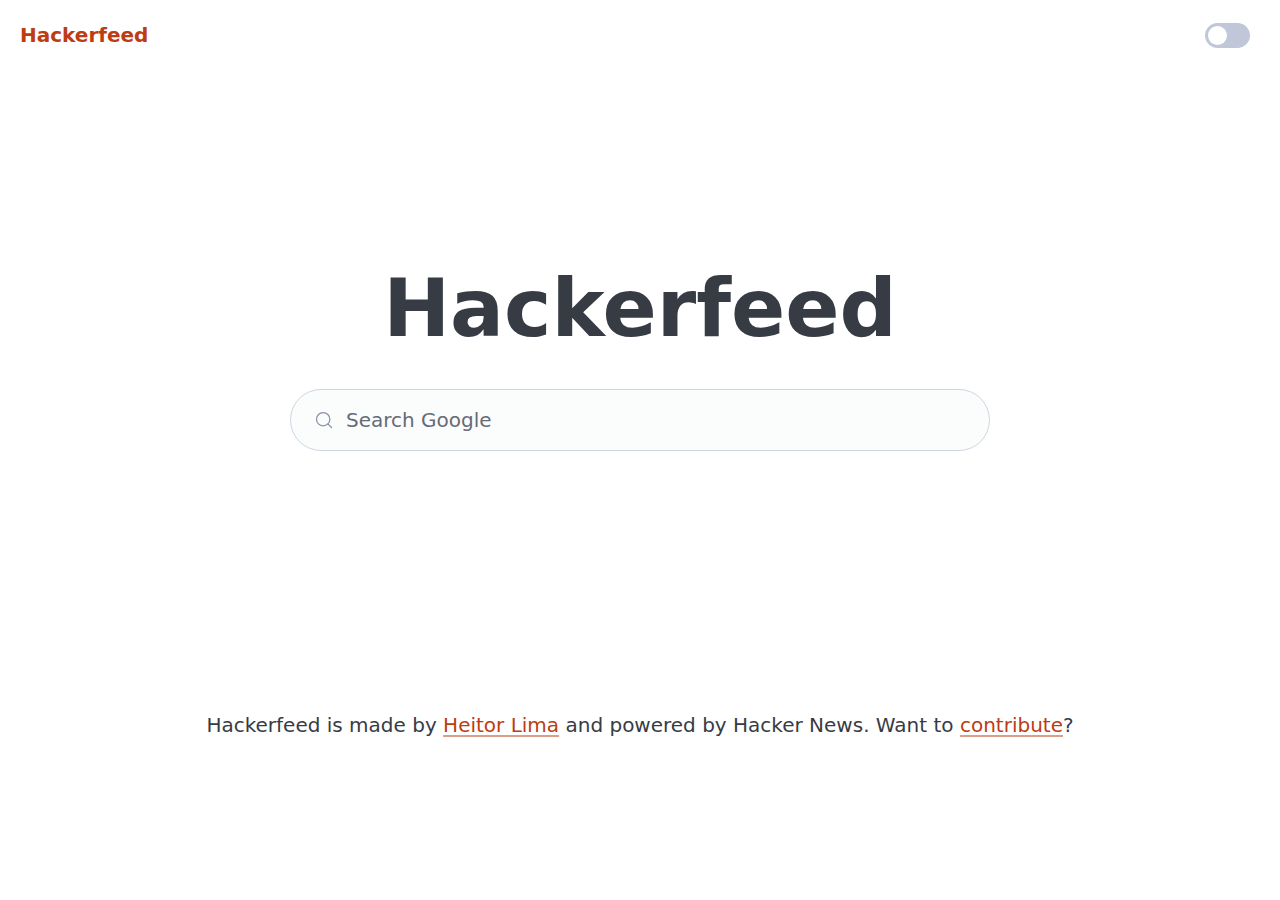
==== commit 33984e4f: "New comments func" ====
--- a/index.html
+++ b/index.html
@@ -21,6 +21,10 @@
             text-align: center;
             padding: 1em 0;
         }
+        .comment-link {
+            text-decoration: none;
+            color: inherit;
+        }
     </style>
 </head>
 <body>
@@ -42,11 +46,11 @@
         <div class="search-container">
             <div class="logo">Hackerfeed</div>
             <div class="search-bar">
-                <form action="https://duckduckgo.com/" method="get" target="_blank">
+                <form action="https://google.com/search" method="get" target="_blank">
                     <input
                         type="search"
                         name="q"
-                        placeholder="Search Duck Duck Go"
+                        placeholder="Search Google"
                         aria-label="Search"
                     />
                 </form>
@@ -58,8 +62,5 @@
         <p>Hackerfeed is made by <a href="https://hei-lima.tech">Heitor Lima</a> and powered by Hacker News. Want to <a href="https://github.com/Hei-Lima/hackerfeed">contribute</a>?</p>
     </footer>
     <script src="page/js/scripts.js"></script>
-    <script>
- 
-    </script>
 </body>
-</html>
+</html>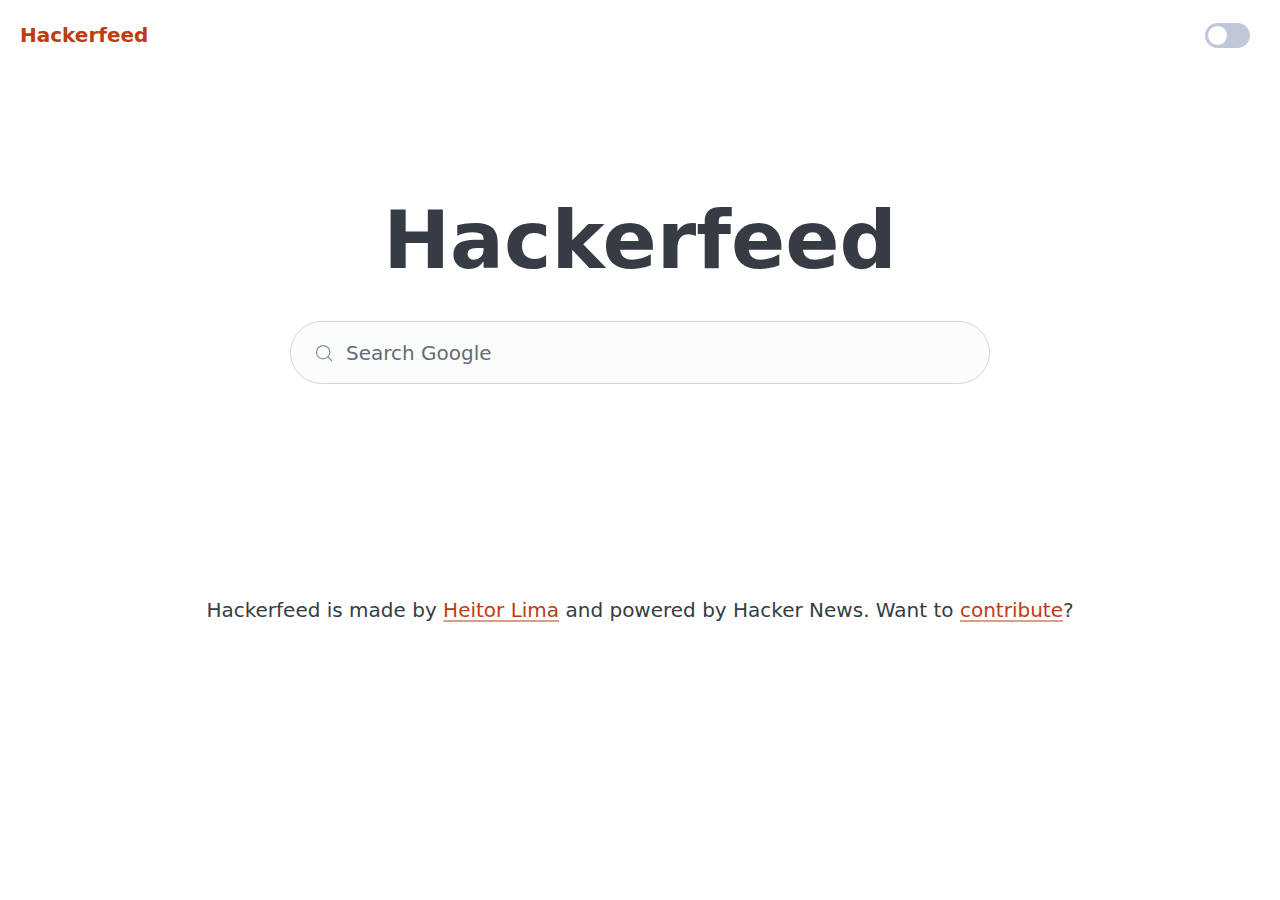
==== commit 9568442c: "V2" ====
--- a/index.html
+++ b/index.html
@@ -7,26 +7,8 @@
     <link rel="shortcut icon" href="page/media/icon.png" type="image/x-icon">
     <link rel="stylesheet" href="page/css/pico.orange.min.css">
     <link rel="stylesheet" href="page/css/style.css">
-    <style>
-        .theme-toggle-container {
-            display: flex;
-            align-items: center;
-            justify-content: center;
-        }
-        .theme-switch {
-            display: inline-block;
-            margin: 0;
-        }
-        footer.container-fluid {
-            text-align: center;
-            padding: 1em 0;
-        }
-        .comment-link {
-            text-decoration: none;
-            color: inherit;
-        }
-    </style>
 </head>
+
 <body>
     <nav class="container-fluid">
         <ul>
@@ -42,25 +24,31 @@
             </li>
         </ul>
     </nav>
+
     <main class="container">
         <div class="search-container">
             <div class="logo">Hackerfeed</div>
             <div class="search-bar">
                 <form action="https://google.com/search" method="get" target="_blank">
-                    <input
-                        type="search"
-                        name="q"
-                        placeholder="Search Google"
-                        aria-label="Search"
-                    />
+                    <input type="search" name="q" placeholder="Search Google" aria-label="Search" />
                 </form>
             </div>
         </div>
+
+        <div class="top-sites-card">
+            <ul id="top-sites-list" class="top-sites-list grid"></ul>
+        </div>
+
         <div id="stories"></div>
     </main>
+
     <footer class="container-fluid">
-        <p>Hackerfeed is made by <a href="https://hei-lima.tech">Heitor Lima</a> and powered by Hacker News. Want to <a href="https://github.com/Hei-Lima/hackerfeed">contribute</a>?</p>
+        <p>Hackerfeed is made by <a href="https://hei-lima.tech">Heitor Lima</a> and powered by Hacker News. Want to <a
+                href="https://github.com/Hei-Lima/hackerfeed">contribute</a>?</p>
     </footer>
+
     <script src="page/js/scripts.js"></script>
+    <script src="page/js/topSites.js"></script>
 </body>
+
 </html>--- a/page/css/style.css
+++ b/page/css/style.css
@@ -49,7 +49,7 @@
     flex-direction: column;
     align-items: center;
     justify-content: center;
-    height: 60vh;
+    height: 45vh;
 }
 
 .search-bar {
@@ -57,3 +57,56 @@
     max-width: 700px;
 }
 
+/* Estilização da lista de sites */
+.grid {
+    display: flex;
+    justify-content: space-around; /* Distribui os itens igualmente */
+    flex-wrap: wrap; /* Permite que os itens quebrem a linha se necessário */
+    gap: 20px;
+}
+
+.top-sites-list li {
+    display: flex;
+    flex-direction: column; /* Coloca o ícone e o título em uma coluna */
+    align-items: center; /* Centraliza os itens no meio */
+    max-width: 100px;
+    text-align: center;
+}
+
+.top-sites-list img {
+    width: 48px;
+    height: 48px;
+    border-radius: 8px;
+    margin-bottom: 5px;
+}
+
+.top-sites-list a {
+    font-size: 0.9em;
+    color: inherit;
+    text-decoration: none;
+    text-overflow: ellipsis;
+    overflow: hidden;
+    white-space: nowrap;
+    max-width: 100px;
+}
+
+.theme-toggle-container {
+    display: flex;
+    align-items: center;
+    justify-content: center;
+}
+
+.theme-switch {
+    display: inline-block;
+    margin: 0;
+}
+
+footer.container-fluid {
+    text-align: center;
+    padding: 1em 0;
+}
+
+.comment-link {
+    text-decoration: none;
+    color: inherit;
+}